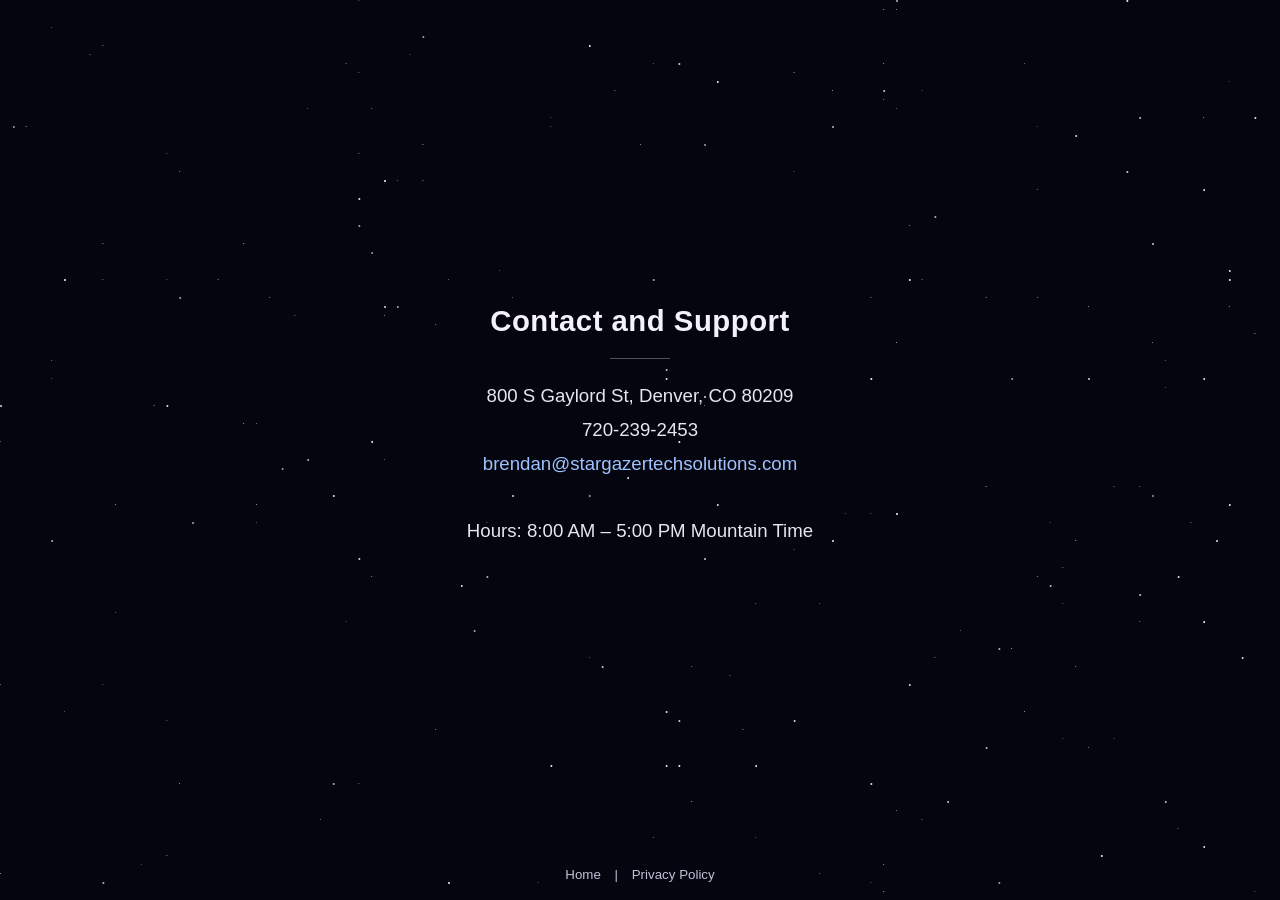
==== contact.html @ bd183d02 "Split out Contact and Privacy Policy pages, fix starfield, widen tagline - Move contact details from" ====
<!DOCTYPE html>
<html lang="en">
<head>
<meta charset="UTF-8">
<meta name="viewport" content="width=device-width, initial-scale=1.0">
<title>Contact and Support &ndash; Stargazer Technology Solutions LLC</title>
<link rel="stylesheet" href="style.css">
</head>
<body>

<div class="stars"></div>
<div class="stars2"></div>
<div class="stars3"></div>

<div class="page">
  <div class="content">
    <div class="page-title">Contact and Support</div>
    <div class="divider"></div>
    <div class="details">
      800 S Gaylord St, Denver, CO 80209<br>
      720-239-2453<br>
      <a href="mailto:brendan@stargazertechsolutions.com">brendan@stargazertechsolutions.com</a><br>
      <br>
      Hours: 8:00 AM &ndash; 5:00 PM Mountain Time
    </div>
  </div>
</div>

<div class="footer-links">
  <a href="index.html">Home</a>
  |
  <a href="privacy.html">Privacy Policy</a>
</div>

</body>
</html>
---- style.css ----
@font-face {
  font-family: 'Gellix';
  src: local('Gellix');
}

* {
  margin: 0;
  padding: 0;
  box-sizing: border-box;
}

html, body {
  height: 100%;
  background: #05050f;
  font-family: 'Gellix', -apple-system, 'Segoe UI', Helvetica, Arial, sans-serif;
  color: #f2f2f8;
}

/* Static starfield, built from three layered box-shadow dot fields. */
.stars,
.stars2,
.stars3 {
  position: fixed;
  top: 0;
  left: 0;
  width: 1px;
  height: 1px;
  border-radius: 50%;
  background: transparent;
  z-index: 0;
}

.stars {
  box-shadow:
    81vw 14vh 0 rgba(255,255,255,0.41),
    35vw 31vh 0 rgba(255,255,255,0.49),
    94vw 13vh 0 rgba(255,255,255,0.67),
    69vw 11vh 0 rgba(255,255,255,0.64),
    4vw 3vh 0 rgba(255,255,255,0.44),
    29vw 64vh 0 rgba(255,255,255,0.64),
    71vw 25vh 0 rgba(255,255,255,0.69),
    89vw 69vh 0 rgba(255,255,255,0.57),
    57vw 75vh 0 rgba(255,255,255,0.51),
    0vw 97vh 0 rgba(255,255,255,0.72),
    89vw 54vh 0 rgba(255,255,255,0.54),
    19vw 27vh 0 rgba(255,255,255,0.78),
    43vw 13vh 0 rgba(255,255,255,0.44),
    12vw 45vh 0 rgba(255,255,255,0.74),
    77vw 33vh 0 rgba(255,255,255,0.72),
    93vw 58vh 0 rgba(255,255,255,0.61),
    48vw 10vh 0 rgba(255,255,255,0.62),
    80vw 79vh 0 rgba(255,255,255,0.75),
    46vw 73vh 0 rgba(255,255,255,0.48),
    8vw 5vh 0 rgba(255,255,255,0.66),
    98vw 37vh 0 rgba(255,255,255,0.79),
    29vw 12vh 0 rgba(255,255,255,0.55),
    58vw 81vh 0 rgba(255,255,255,0.73),
    20vw 47vh 0 rgba(255,255,255,0.54),
    85vw 34vh 0 rgba(255,255,255,0.68),
    87vw 82vh 0 rgba(255,255,255,0.43),
    81vw 21vh 0 rgba(255,255,255,0.61),
    31vw 20vh 0 rgba(255,255,255,0.58),
    34vw 81vh 0 rgba(255,255,255,0.68),
    28vw 87vh 0 rgba(255,255,255,0.53),
    98vw 99vh 0 rgba(255,255,255,0.42),
    4vw 40vh 0 rgba(255,255,255,0.56),
    8vw 27vh 0 rgba(255,255,255,0.77),
    72vw 91vh 0 rgba(255,255,255,0.53),
    83vw 63vh 0 rgba(255,255,255,0.56),
    82vw 58vh 0 rgba(255,255,255,0.46),
    17vw 31vh 0 rgba(255,255,255,0.7),
    68vw 33vh 0 rgba(255,255,255,0.7),
    54vw 74vh 0 rgba(255,255,255,0.56),
    28vw 17vh 0 rgba(255,255,255,0.6),
    11vw 96vh 0 rgba(255,255,255,0.42),
    14vw 19vh 0 rgba(255,255,255,0.65),
    87vw 54vh 0 rgba(255,255,255,0.64),
    49vw 48vh 0 rgba(255,255,255,0.64),
    59vw 67vh 0 rgba(255,255,255,0.5),
    70vw 1vh 0 rgba(255,255,255,0.67),
    14vw 87vh 0 rgba(255,255,255,0.75),
    96vw 34vh 0 rgba(255,255,255,0.71),
    43vw 14vh 0 rgba(255,255,255,0.52),
    20vw 58vh 0 rgba(255,255,255,0.4),
    92vw 92vh 0 rgba(255,255,255,0.51),
    64vw 97vh 0 rgba(255,255,255,0.47),
    13vw 80vh 0 rgba(255,255,255,0.52),
    81vw 64vh 0 rgba(255,255,255,0.64),
    19vw 47vh 0 rgba(255,255,255,0.71),
    69vw 99vh 0 rgba(255,255,255,0.77),
    0vw 76vh 0 rgba(255,255,255,0.53),
    2vw 14vh 0 rgba(255,255,255,0.77),
    39vw 30vh 0 rgba(255,255,255,0.42),
    72vw 10vh 0 rgba(255,255,255,0.43),
    62vw 8vh 0 rgba(255,255,255,0.79),
    68vw 98vh 0 rgba(255,255,255,0.45),
    84vw 60vh 0 rgba(255,255,255,0.78),
    21vw 33vh 0 rgba(255,255,255,0.61),
    77vw 54vh 0 rgba(255,255,255,0.79),
    69vw 96vh 0 rgba(255,255,255,0.69),
    25vw 91vh 0 rgba(255,255,255,0.52),
    85vw 83vh 0 rgba(255,255,255,0.55),
    66vw 57vh 0 rgba(255,255,255,0.45),
    28vw 8vh 0 rgba(255,255,255,0.54),
    75vw 70vh 0 rgba(255,255,255,0.49),
    28vw 0vh 0 rgba(255,255,255,0.43),
    80vw 7vh 0 rgba(255,255,255,0.49),
    4vw 42vh 0 rgba(255,255,255,0.43),
    30vw 35vh 0 rgba(255,255,255,0.67),
    27vw 69vh 0 rgba(255,255,255,0.45),
    73vw 73vh 0 rgba(255,255,255,0.59),
    100vw 60vh 0 rgba(255,255,255,0.72),
    24vw 12vh 0 rgba(255,255,255,0.44),
    55vw 45vh 0 rgba(255,255,255,0.57),
    59vw 93vh 0 rgba(255,255,255,0.42),
    83vw 82vh 0 rgba(255,255,255,0.44),
    51vw 93vh 0 rgba(255,255,255,0.54),
    13vw 31vh 0 rgba(255,255,255,0.48),
    68vw 57vh 0 rgba(255,255,255,0.46),
    23vw 35vh 0 rgba(255,255,255,0.59),
    9vw 56vh 0 rgba(255,255,255,0.72),
    70vw 12vh 0 rgba(255,255,255,0.42),
    69vw 1vh 0 rgba(255,255,255,0.79),
    96vw 30vh 0 rgba(255,255,255,0.47),
    62vw 61vh 0 rgba(255,255,255,0.49),
    51vw 7vh 0 rgba(255,255,255,0.47),
    0vw 49vh 0 rgba(255,255,255,0.51),
    100vw 100vh 0 rgba(255,255,255,0.58),
    54vw 89vh 0 rgba(255,255,255,0.78),
    100vw 71vh 0 rgba(255,255,255,0.66),
    62vw 19vh 0 rgba(255,255,255,0.48),
    27vw 7vh 0 rgba(255,255,255,0.63),
    69vw 7vh 0 rgba(255,255,255,0.7),
    7vw 6vh 0 rgba(255,255,255,0.63),
    64vw 67vh 0 rgba(255,255,255,0.46),
    65vw 10vh 0 rgba(255,255,255,0.74),
    8vw 76vh 0 rgba(255,255,255,0.43),
    30vw 51vh 0 rgba(255,255,255,0.45),
    72vw 31vh 0 rgba(255,255,255,0.63),
    5vw 79vh 0 rgba(255,255,255,0.43),
    84vw 74vh 0 rgba(255,255,255,0.63),
    40vw 33vh 0 rgba(255,255,255,0.48),
    91vw 40vh 0 rgba(255,255,255,0.5),
    50vw 16vh 0 rgba(255,255,255,0.67),
    38vw 58vh 0 rgba(255,255,255,0.53),
    96vw 9vh 0 rgba(255,255,255,0.4),
    79vw 72vh 0 rgba(255,255,255,0.8),
    9vw 68vh 0 rgba(255,255,255,0.49),
    33vw 16vh 0 rgba(255,255,255,0.77),
    8vw 31vh 0 rgba(255,255,255,0.55),
    20vw 56vh 0 rgba(255,255,255,0.73),
    90vw 38vh 0 rgba(255,255,255,0.64),
    83vw 67vh 0 rgba(255,255,255,0.4),
    70vw 38vh 0 rgba(255,255,255,0.77),
    13vw 17vh 0 rgba(255,255,255,0.51),
    13vw 95vh 0 rgba(255,255,255,0.62),
    34vw 36vh 0 rgba(255,255,255,0.64),
    91vw 43vh 0 rgba(255,255,255,0.48),
    81vw 33vh 0 rgba(255,255,255,0.6),
    32vw 6vh 0 rgba(255,255,255,0.44),
    54vw 35vh 0 rgba(255,255,255,0.42),
    42vw 98vh 0 rgba(255,255,255,0.45),
    33vw 20vh 0 rgba(255,255,255,0.7),
    70vw 90vh 0 rgba(255,255,255,0.57);
}

.stars2 {
  box-shadow:
    1vw 14vh 0 rgba(255,255,255,0.63),
    88vw 19vh 0 rgba(255,255,255,0.82),
    47vw 74vh 0 rgba(255,255,255,0.82),
    55vw 16vh 0 rgba(255,255,255,0.62),
    46vw 5vh 0 rgba(255,255,255,0.96),
    26vw 87vh 0 rgba(255,255,255,0.7),
    13vw 45vh 0 rgba(255,255,255,0.91),
    52vw 79vh 0 rgba(255,255,255,0.9),
    30vw 20vh 0 rgba(255,255,255,0.99),
    22vw 52vh 0 rgba(255,255,255,0.61),
    94vw 42vh 0 rgba(255,255,255,0.91),
    52vw 85vh 0 rgba(255,255,255,0.95),
    31vw 34vh 0 rgba(255,255,255,0.66),
    89vw 13vh 0 rgba(255,255,255,0.75),
    4vw 60vh 0 rgba(255,255,255,0.69),
    58vw 44vh 0 rgba(255,255,255,0.72),
    29vw 28vh 0 rgba(255,255,255,0.61),
    24vw 51vh 0 rgba(255,255,255,0.73),
    8vw 98vh 0 rgba(255,255,255,0.71),
    82vw 65vh 0 rgba(255,255,255,0.76),
    68vw 42vh 0 rgba(255,255,255,0.98),
    14vw 33vh 0 rgba(255,255,255,0.67),
    33vw 4vh 0 rgba(255,255,255,0.64),
    55vw 44vh 0 rgba(255,255,255,0.89),
    40vw 55vh 0 rgba(255,255,255,0.84),
    65vw 14vh 0 rgba(255,255,255,0.75),
    73vw 24vh 0 rgba(255,255,255,0.7),
    90vw 55vh 0 rgba(255,255,255,0.6),
    68vw 87vh 0 rgba(255,255,255,0.89),
    94vw 94vh 0 rgba(255,255,255,0.87),
    46vw 55vh 0 rgba(255,255,255,0.63),
    85vw 42vh 0 rgba(255,255,255,0.85),
    84vw 15vh 0 rgba(255,255,255,0.89),
    38vw 64vh 0 rgba(255,255,255,0.72),
    52vw 41vh 0 rgba(255,255,255,0.76),
    37vw 70vh 0 rgba(255,255,255,0.65),
    53vw 85vh 0 rgba(255,255,255,0.98),
    86vw 95vh 0 rgba(255,255,255,0.96),
    78vw 72vh 0 rgba(255,255,255,0.72),
    70vw 0vh 0 rgba(255,255,255,0.72),
    26vw 55vh 0 rgba(255,255,255,0.91),
    77vw 83vh 0 rgba(255,255,255,0.73),
    56vw 56vh 0 rgba(255,255,255,0.87),
    65vw 60vh 0 rgba(255,255,255,0.92),
    94vw 21vh 0 rgba(255,255,255,0.86),
    36vw 65vh 0 rgba(255,255,255,0.87),
    79vw 42vh 0 rgba(255,255,255,0.64),
    96vw 30vh 0 rgba(255,255,255,0.87),
    28vw 25vh 0 rgba(255,255,255,0.66),
    5vw 31vh 0 rgba(255,255,255,0.99),
    78vw 98vh 0 rgba(255,255,255,0.63),
    53vw 80vh 0 rgba(255,255,255,0.83),
    91vw 89vh 0 rgba(255,255,255,0.75),
    51vw 31vh 0 rgba(255,255,255,0.66),
    88vw 0vh 0 rgba(255,255,255,0.96),
    98vw 13vh 0 rgba(255,255,255,0.91),
    28vw 22vh 0 rgba(255,255,255,0.92),
    89vw 66vh 0 rgba(255,255,255,0.79),
    71vw 31vh 0 rgba(255,255,255,0.97),
    15vw 58vh 0 rgba(255,255,255,0.65);
}

.stars3 {
  box-shadow:
    59vw 85vh 0 rgba(255,255,255,0.91),
    71vw 76vh 0 rgba(255,255,255,0.86),
    96vw 56vh 0 rgba(255,255,255,0.92),
    92vw 64vh 0 rgba(255,255,255,0.89),
    70vw 57vh 0 rgba(255,255,255,0.98),
    95vw 60vh 0 rgba(255,255,255,0.89),
    96vw 31vh 0 rgba(255,255,255,0.97),
    35vw 98vh 0 rgba(255,255,255,0.96),
    62vw 80vh 0 rgba(255,255,255,0.85),
    56vw 9vh 0 rgba(255,255,255,0.94),
    30vw 34vh 0 rgba(255,255,255,0.87),
    69vw 10vh 0 rgba(255,255,255,0.83),
    29vw 49vh 0 rgba(255,255,255,0.94),
    90vw 27vh 0 rgba(255,255,255,0.81),
    52vw 42vh 0 rgba(255,255,255,0.91),
    53vw 7vh 0 rgba(255,255,255,0.84),
    53vw 49vh 0 rgba(255,255,255,0.98),
    74vw 89vh 0 rgba(255,255,255,0.8),
    97vw 73vh 0 rgba(255,255,255,0.88),
    0vw 45vh 0 rgba(255,255,255,0.86),
    49vw 53vh 0 rgba(255,255,255,0.91),
    94vw 69vh 0 rgba(255,255,255,0.96),
    28vw 62vh 0 rgba(255,255,255,0.84),
    55vw 62vh 0 rgba(255,255,255,0.81),
    43vw 85vh 0 rgba(255,255,255,0.94);
}

.stars2 { width: 2px; height: 2px; }
.stars3 { width: 2px; height: 2px; }

.page {
  position: relative;
  z-index: 1;
  min-height: 100vh;
  display: flex;
  align-items: center;
  justify-content: center;
  text-align: center;
  padding: 24px;
  padding-bottom: 72px;
}

.content {
  max-width: 900px;
}

.business-name {
  font-size: 22pt;
  font-weight: 700;
  letter-spacing: 0.5px;
  margin-bottom: 18px;
}

.page-title {
  font-size: 22pt;
  font-weight: 700;
  letter-spacing: 0.5px;
  margin-bottom: 18px;
}

.tagline {
  font-size: 14pt;
  font-style: italic;
  color: #cfd2e8;
  margin-bottom: 32px;
  line-height: 1.5;
  white-space: nowrap;
}

.details, .body-text {
  font-size: 14pt;
  line-height: 1.8;
  color: #e6e6f0;
}

.details a, .body-text a {
  color: #9fc2ff;
  text-decoration: none;
}

.details a:hover, .body-text a:hover {
  text-decoration: underline;
}

.divider {
  width: 60px;
  height: 1px;
  background: rgba(255, 255, 255, 0.3);
  margin: 20px auto;
}

.footer-links {
  position: fixed;
  z-index: 1;
  bottom: 18px;
  left: 0;
  width: 100%;
  text-align: center;
  font-size: 10pt;
  color: #bfc2d6;
}

.footer-links a {
  color: #bfc2d6;
  text-decoration: none;
  margin: 0 10px;
}

.footer-links a:hover {
  color: #9fc2ff;
  text-decoration: underline;
}

@media (max-width: 480px) {
  .tagline {
    white-space: normal;
  }
}
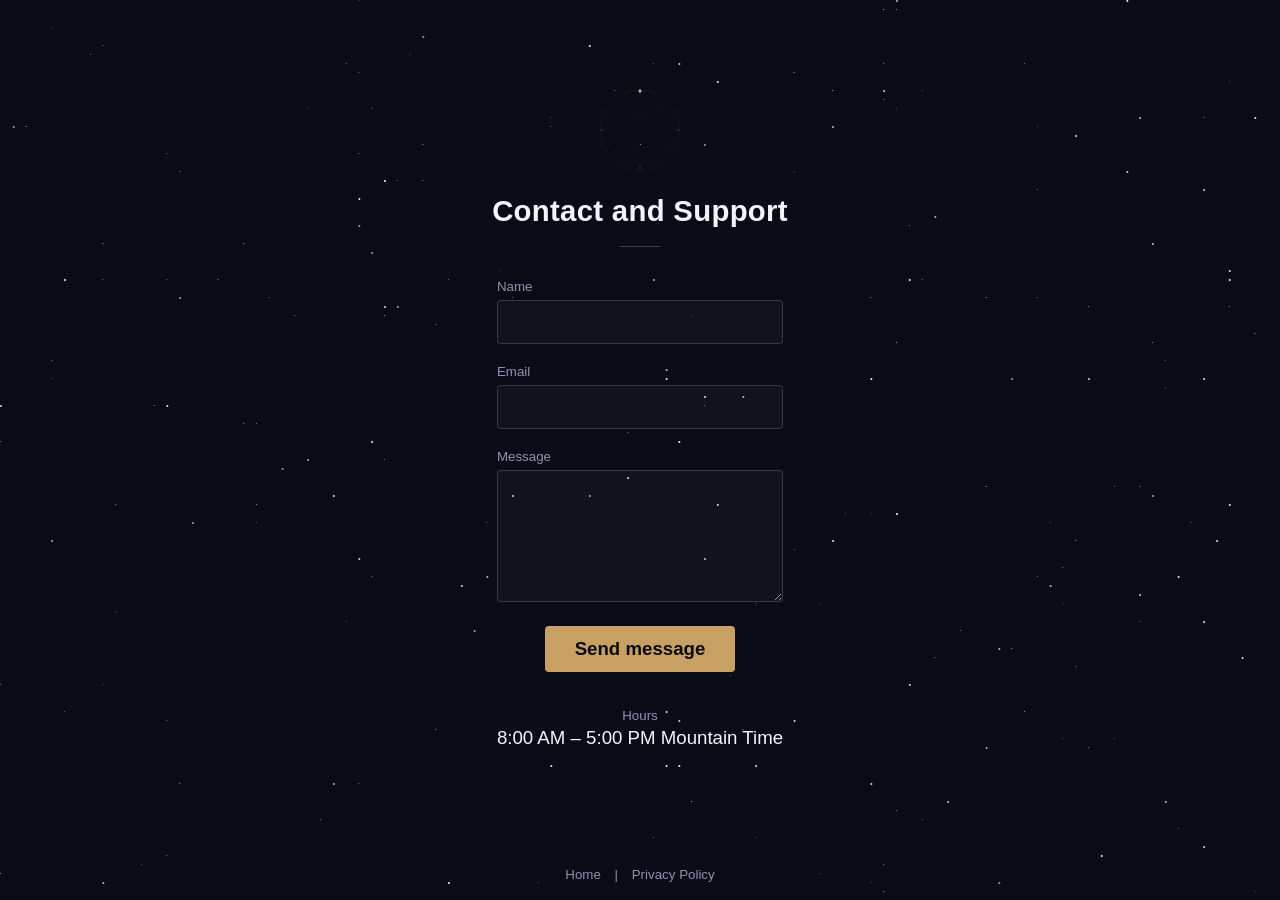
==== commit bacb4013: "Redesign site with astrolabe emblem; replace contact details with a support form - Visual refresh us" ====
--- a/contact.html
+++ b/contact.html
@@ -3,6 +3,7 @@
 <head>
 <meta charset="UTF-8">
 <meta name="viewport" content="width=device-width, initial-scale=1.0">
+<meta name="description" content="Send a support request to Stargazer Technology Solutions LLC.">
 <title>Contact and Support &ndash; Stargazer Technology Solutions LLC</title>
 <link rel="stylesheet" href="style.css">
 </head>
@@ -13,16 +14,54 @@
 <div class="stars3"></div>
 
 <div class="page">
-  <div class="content">
-    <div class="page-title">Contact and Support</div>
-    <div class="divider"></div>
-    <div class="details">
-      800 S Gaylord St, Denver, CO 80209<br>
-      720-239-2453<br>
-      <a href="mailto:brendan@stargazertechsolutions.com">brendan@stargazertechsolutions.com</a><br>
-      <br>
-      Hours: 8:00 AM &ndash; 5:00 PM Mountain Time
-    </div>
+  <div class="page-head">
+    <svg class="emblem emblem--mark" viewBox="0 0 400 400" aria-hidden="true" focusable="false">
+      <ellipse cx="200" cy="200" rx="190" ry="68" transform="rotate(-18 200 200)" class="emblem-orbit" />
+      <circle cx="200" cy="200" r="190" class="emblem-ring-outer" />
+      <circle cx="200" cy="200" r="163" class="emblem-ring-inner" />
+      <g class="emblem-ticks-major">
+        <line x1="200" y1="10" x2="200" y2="30" />
+        <line x1="200" y1="10" x2="200" y2="30" transform="rotate(90 200 200)" />
+        <line x1="200" y1="10" x2="200" y2="30" transform="rotate(180 200 200)" />
+        <line x1="200" y1="10" x2="200" y2="30" transform="rotate(270 200 200)" />
+      </g>
+      <path class="emblem-spark" d="M200,2 C202,10 204,12 212,14 C204,16 202,18 200,26 C198,18 196,16 188,14 C196,12 198,10 200,2 Z" />
+    </svg>
+    <h1 class="page-title">Contact and Support</h1>
+    <div class="rule"></div>
+  </div>
+
+  <div class="page-body">
+    <form class="support-form" action="https://formsubmit.co/brendan@stargazertechsolutions.com" method="POST">
+      <input type="hidden" name="_subject" value="New support request — Stargazer Technology Solutions">
+      <input type="hidden" name="_template" value="table">
+      <input type="hidden" name="_captcha" value="true">
+      <input type="text" name="_honey" class="hp-field" tabindex="-1" autocomplete="off" aria-hidden="true">
+
+      <div class="form-field">
+        <label for="name">Name</label>
+        <input type="text" id="name" name="name" required>
+      </div>
+
+      <div class="form-field">
+        <label for="email">Email</label>
+        <input type="email" id="email" name="email" required>
+      </div>
+
+      <div class="form-field">
+        <label for="message">Message</label>
+        <textarea id="message" name="message" rows="5" required></textarea>
+      </div>
+
+      <button type="submit" class="form-submit">Send message</button>
+    </form>
+
+    <dl class="field-list field-list--footnote">
+      <div class="field">
+        <dt>Hours</dt>
+        <dd>8:00 AM &ndash; 5:00 PM Mountain Time</dd>
+      </div>
+    </dl>
   </div>
 </div>
 
--- a/style.css
+++ b/style.css
@@ -1,6 +1,15 @@
 @font-face {
   font-family: 'Gellix';
   src: local('Gellix');
+}
+
+:root {
+  --bg: #090c16;
+  --text: #f3f4f9;
+  --muted: #8c93ad;
+  --accent: #c9a063;
+  --accent-bright: #e3c285;
+  --rule: rgba(201, 160, 99, 0.35);
 }
 
 * {
@@ -9,14 +18,29 @@
   box-sizing: border-box;
 }
 
+html {
+  overflow-x: hidden;
+}
+
 html, body {
   height: 100%;
-  background: #05050f;
+  background: var(--bg);
   font-family: 'Gellix', -apple-system, 'Segoe UI', Helvetica, Arial, sans-serif;
-  color: #f2f2f8;
-}
-
-/* Static starfield, built from three layered box-shadow dot fields. */
+  color: var(--text);
+}
+
+a {
+  color: var(--accent-bright);
+}
+
+a:focus-visible,
+button:focus-visible {
+  outline: 1px solid var(--accent-bright);
+  outline-offset: 3px;
+}
+
+/* ---------- Starfield (static box-shadow dot field) ---------- */
+
 .stars,
 .stars2,
 .stars3 {
@@ -29,6 +53,9 @@
   background: transparent;
   z-index: 0;
 }
+
+.stars2 { width: 2px; height: 2px; }
+.stars3 { width: 2px; height: 2px; }
 
 .stars {
   box-shadow:
@@ -257,69 +284,267 @@
     43vw 85vh 0 rgba(255,255,255,0.94);
 }
 
-.stars2 { width: 2px; height: 2px; }
-.stars3 { width: 2px; height: 2px; }
-
-.page {
+/* ---------- Astrolabe emblem ---------- */
+
+.emblem {
+  display: block;
+  overflow: visible;
+}
+
+.emblem-ring-outer {
+  fill: none;
+  stroke: var(--accent);
+  stroke-opacity: 0.32;
+  stroke-width: 1;
+}
+
+.emblem-ring-inner {
+  fill: none;
+  stroke: var(--accent);
+  stroke-opacity: 0.18;
+  stroke-width: 1;
+}
+
+.emblem-orbit {
+  fill: none;
+  stroke: #ffffff;
+  stroke-opacity: 0.07;
+  stroke-width: 1;
+}
+
+.emblem-ticks-minor line {
+  stroke: #ffffff;
+  stroke-opacity: 0.28;
+  stroke-width: 1.5;
+}
+
+.emblem-ticks-major line {
+  stroke: var(--accent);
+  stroke-opacity: 0.65;
+  stroke-width: 2;
+}
+
+.emblem-spark {
+  fill: var(--accent-bright);
+}
+
+/* ---------- Home page hero ---------- */
+
+.hero {
   position: relative;
   z-index: 1;
   min-height: 100vh;
   display: flex;
   align-items: center;
   justify-content: center;
+  padding: 24px;
+  padding-bottom: 88px;
+}
+
+.emblem--hero {
+  position: absolute;
+  top: 50%;
+  left: 50%;
+  z-index: 0;
+  width: min(74vmin, 560px);
+  height: min(74vmin, 560px);
+  transform: translate(-50%, -50%);
+  pointer-events: none;
+  animation: emblem-reveal 1100ms ease-out both;
+}
+
+.hero-content {
+  position: relative;
+  z-index: 1;
+  max-width: 640px;
   text-align: center;
-  padding: 24px;
-  padding-bottom: 72px;
-}
-
-.content {
-  max-width: 900px;
+  animation: content-reveal 900ms ease-out 150ms both;
 }
 
 .business-name {
   font-size: 22pt;
   font-weight: 700;
-  letter-spacing: 0.5px;
-  margin-bottom: 18px;
+  letter-spacing: 0.3px;
+  margin-bottom: 16px;
+}
+
+.tagline {
+  font-size: 14pt;
+  font-style: italic;
+  font-weight: 400;
+  color: var(--muted);
+  line-height: 1.5;
+  white-space: nowrap;
+}
+
+/* ---------- Contact / Privacy pages ---------- */
+
+.page {
+  position: relative;
+  z-index: 1;
+  min-height: 100vh;
+  display: flex;
+  flex-direction: column;
+  align-items: center;
+  justify-content: center;
+  text-align: center;
+  padding: 24px;
+  padding-bottom: 88px;
+}
+
+.page-head {
+  animation: content-reveal 700ms ease-out both;
+}
+
+.emblem--mark {
+  width: 84px;
+  height: 84px;
+  margin: 0 auto 22px;
 }
 
 .page-title {
   font-size: 22pt;
   font-weight: 700;
-  letter-spacing: 0.5px;
+  letter-spacing: 0.3px;
   margin-bottom: 18px;
 }
 
-.tagline {
-  font-size: 14pt;
-  font-style: italic;
-  color: #cfd2e8;
-  margin-bottom: 32px;
-  line-height: 1.5;
-  white-space: nowrap;
-}
-
-.details, .body-text {
+.rule {
+  width: 40px;
+  height: 1px;
+  background: var(--rule);
+  margin: 0 auto 32px;
+}
+
+.page-body {
+  animation: content-reveal 700ms ease-out 100ms both;
+}
+
+.body-text {
   font-size: 14pt;
   line-height: 1.8;
-  color: #e6e6f0;
-}
-
-.details a, .body-text a {
-  color: #9fc2ff;
+  color: var(--text);
+}
+
+.field-list {
+  display: flex;
+  flex-direction: column;
+  align-items: center;
+  gap: 22px;
+}
+
+.field-list--footnote {
+  margin-top: 36px;
+}
+
+.field dt {
+  font-size: 10pt;
+  font-weight: 500;
+  color: var(--muted);
+  margin-bottom: 4px;
+}
+
+.field dd {
+  font-size: 14pt;
+  color: var(--text);
+  font-variant-numeric: tabular-nums;
+}
+
+.field dd a {
   text-decoration: none;
 }
 
-.details a:hover, .body-text a:hover {
+.field dd a:hover,
+.field dd a:focus-visible {
   text-decoration: underline;
 }
 
-.divider {
-  width: 60px;
+/* ---------- Support form ---------- */
+
+.support-form {
+  display: flex;
+  flex-direction: column;
+  gap: 20px;
+  width: 100%;
+  max-width: 420px;
+  margin: 0 auto;
+  text-align: left;
+}
+
+.hp-field {
+  position: absolute;
+  left: -10000px;
+  width: 1px;
   height: 1px;
-  background: rgba(255, 255, 255, 0.3);
-  margin: 20px auto;
-}
+  overflow: hidden;
+}
+
+.form-field {
+  display: flex;
+  flex-direction: column;
+  gap: 6px;
+}
+
+.form-field label {
+  font-size: 10pt;
+  font-weight: 500;
+  color: var(--muted);
+}
+
+.form-field input,
+.form-field textarea {
+  font-family: inherit;
+  font-size: 14pt;
+  color: var(--text);
+  background: rgba(255, 255, 255, 0.03);
+  border: 1px solid rgba(255, 255, 255, 0.16);
+  border-radius: 4px;
+  padding: 10px 12px;
+}
+
+.form-field textarea {
+  resize: vertical;
+  min-height: 120px;
+}
+
+.form-field input:focus,
+.form-field textarea:focus {
+  outline: none;
+  border-color: var(--accent);
+  background: rgba(255, 255, 255, 0.05);
+}
+
+.form-field input:focus-visible,
+.form-field textarea:focus-visible {
+  outline: 1px solid var(--accent-bright);
+  outline-offset: 2px;
+}
+
+.form-submit {
+  align-self: center;
+  margin-top: 4px;
+  font-family: inherit;
+  font-size: 14pt;
+  font-weight: 700;
+  color: var(--bg);
+  background: var(--accent);
+  border: none;
+  border-radius: 4px;
+  padding: 12px 30px;
+  cursor: pointer;
+  transition: background 150ms ease;
+}
+
+.form-submit:hover {
+  background: var(--accent-bright);
+}
+
+.form-submit:focus-visible {
+  outline: 1px solid var(--accent-bright);
+  outline-offset: 3px;
+}
+
+/* ---------- Footer nav ---------- */
 
 .footer-links {
   position: fixed;
@@ -329,22 +554,47 @@
   width: 100%;
   text-align: center;
   font-size: 10pt;
-  color: #bfc2d6;
+  color: var(--muted);
 }
 
 .footer-links a {
-  color: #bfc2d6;
+  color: var(--muted);
   text-decoration: none;
   margin: 0 10px;
 }
 
-.footer-links a:hover {
-  color: #9fc2ff;
+.footer-links a:hover,
+.footer-links a:focus-visible {
+  color: var(--accent-bright);
   text-decoration: underline;
+}
+
+/* ---------- Motion ---------- */
+
+@keyframes emblem-reveal {
+  from { opacity: 0; transform: translate(-50%, -50%) scale(0.96); }
+  to   { opacity: 1; transform: translate(-50%, -50%) scale(1); }
+}
+
+@keyframes content-reveal {
+  from { opacity: 0; transform: translateY(6px); }
+  to   { opacity: 1; transform: translateY(0); }
+}
+
+@media (prefers-reduced-motion: reduce) {
+  * {
+    animation: none !important;
+    transition: none !important;
+  }
 }
 
 @media (max-width: 480px) {
   .tagline {
     white-space: normal;
   }
-}
+
+  .emblem--hero {
+    width: min(84vmin, 420px);
+    height: min(84vmin, 420px);
+  }
+}
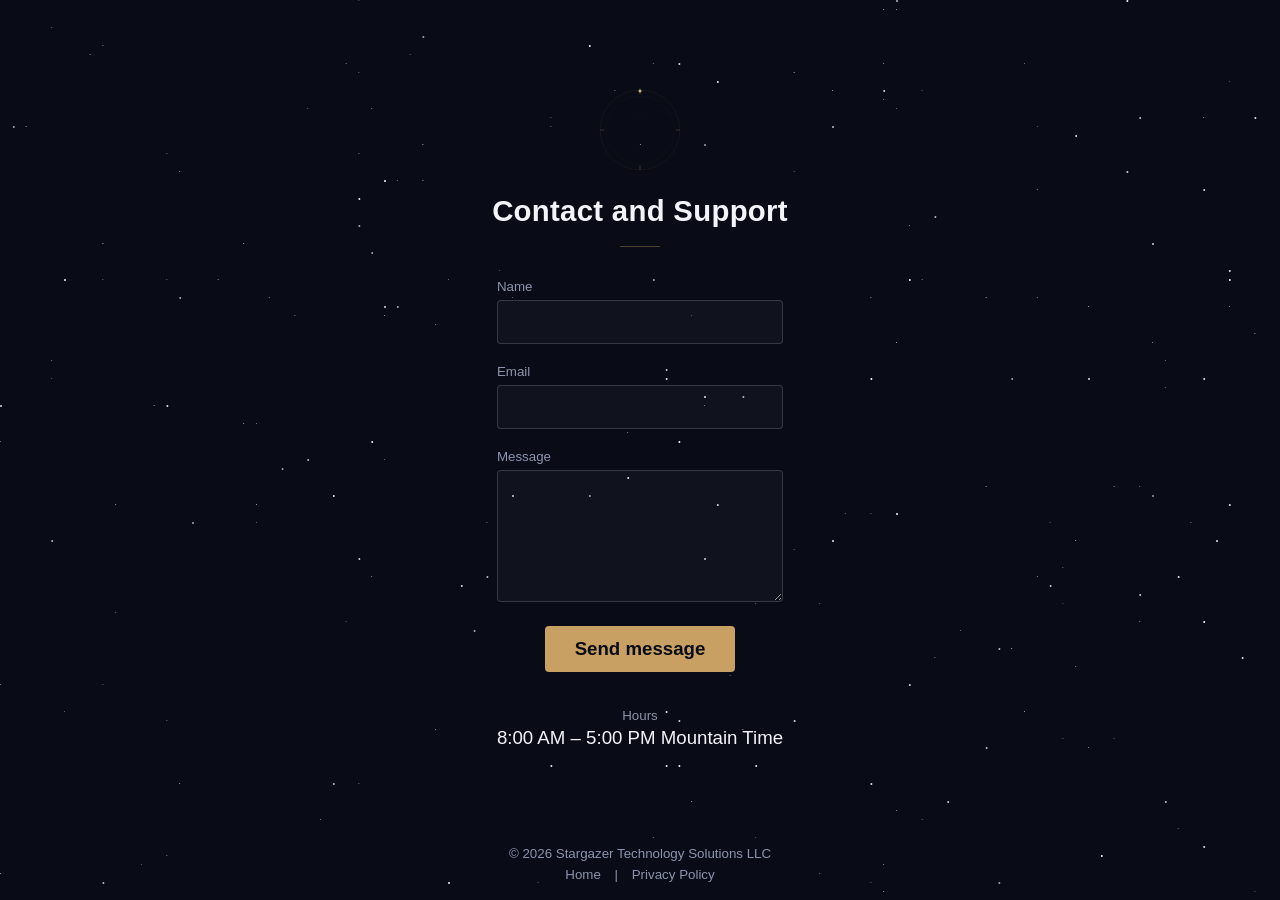
==== commit 5eb6364c: "Add copyright notice to footer, shorten homepage business name - Add "© 2026 Stargazer Technology So" ====
--- a/contact.html
+++ b/contact.html
@@ -65,11 +65,14 @@
   </div>
 </div>
 
-<div class="footer-links">
-  <a href="index.html">Home</a>
-  |
-  <a href="privacy.html">Privacy Policy</a>
-</div>
+<footer class="site-footer">
+  <p class="footer-copyright">&copy; 2026 Stargazer Technology Solutions LLC</p>
+  <nav class="footer-links">
+    <a href="index.html">Home</a>
+    |
+    <a href="privacy.html">Privacy Policy</a>
+  </nav>
+</footer>
 
 </body>
 </html>
--- a/style.css
+++ b/style.css
@@ -546,7 +546,7 @@
 
 /* ---------- Footer nav ---------- */
 
-.footer-links {
+.site-footer {
   position: fixed;
   z-index: 1;
   bottom: 18px;
@@ -557,6 +557,10 @@
   color: var(--muted);
 }
 
+.footer-copyright {
+  margin-bottom: 6px;
+}
+
 .footer-links a {
   color: var(--muted);
   text-decoration: none;
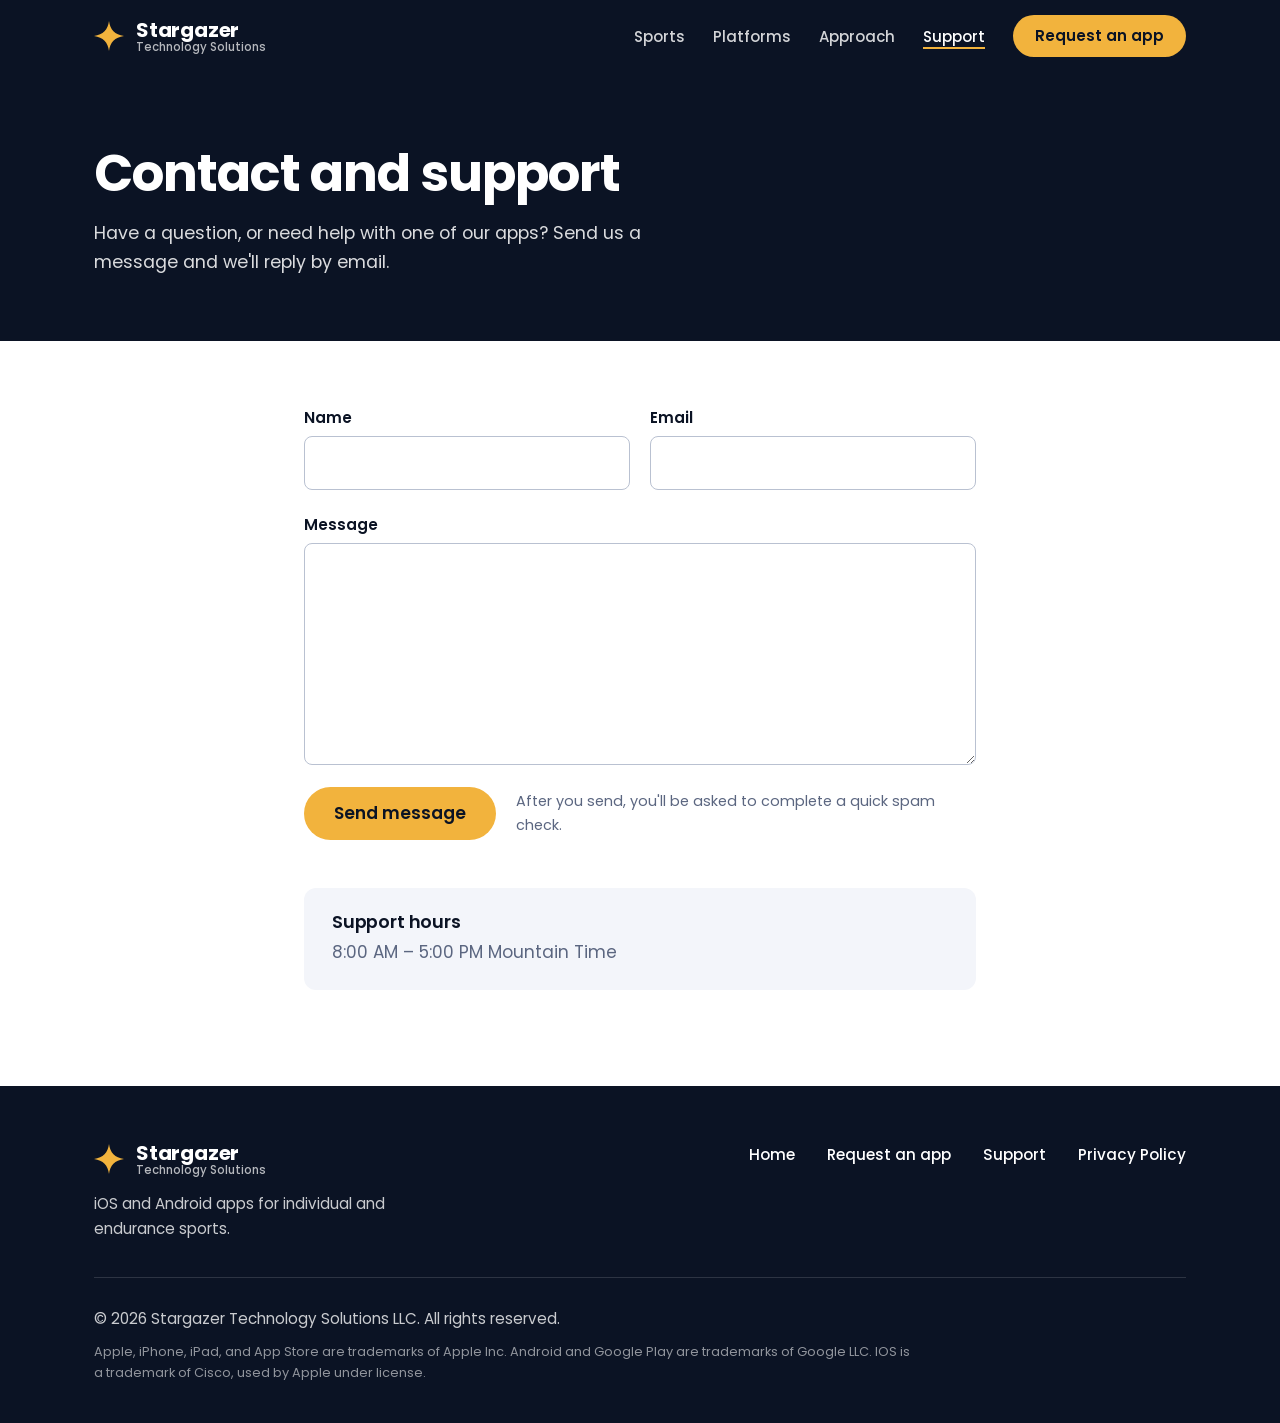
==== commit 1f29f862: "Rebuild site as a full company site for endurance-sports app development - New home page: hero, the " ====
--- a/contact.html
+++ b/contact.html
@@ -3,75 +3,111 @@
 <head>
 <meta charset="UTF-8">
 <meta name="viewport" content="width=device-width, initial-scale=1.0">
-<meta name="description" content="Send a support request to Stargazer Technology Solutions LLC.">
-<title>Contact and Support &ndash; Stargazer Technology Solutions LLC</title>
+<title>Contact and support | Stargazer Technology Solutions</title>
+<meta name="description" content="Contact Stargazer Technology Solutions LLC for questions and app support.">
+<meta name="theme-color" content="#0b1324">
+<link rel="icon" href="favicon.svg" type="image/svg+xml">
 <link rel="stylesheet" href="style.css">
 </head>
 <body>
 
-<div class="stars"></div>
-<div class="stars2"></div>
-<div class="stars3"></div>
+<a class="skip-link" href="#main">Skip to content</a>
 
-<div class="page">
-  <div class="page-head">
-    <svg class="emblem emblem--mark" viewBox="0 0 400 400" aria-hidden="true" focusable="false">
-      <ellipse cx="200" cy="200" rx="190" ry="68" transform="rotate(-18 200 200)" class="emblem-orbit" />
-      <circle cx="200" cy="200" r="190" class="emblem-ring-outer" />
-      <circle cx="200" cy="200" r="163" class="emblem-ring-inner" />
-      <g class="emblem-ticks-major">
-        <line x1="200" y1="10" x2="200" y2="30" />
-        <line x1="200" y1="10" x2="200" y2="30" transform="rotate(90 200 200)" />
-        <line x1="200" y1="10" x2="200" y2="30" transform="rotate(180 200 200)" />
-        <line x1="200" y1="10" x2="200" y2="30" transform="rotate(270 200 200)" />
-      </g>
-      <path class="emblem-spark" d="M200,2 C202,10 204,12 212,14 C204,16 202,18 200,26 C198,18 196,16 188,14 C196,12 198,10 200,2 Z" />
-    </svg>
-    <h1 class="page-title">Contact and Support</h1>
-    <div class="rule"></div>
+<header class="site-header">
+  <div class="container header-inner">
+    <a class="brand" href="index.html" aria-label="Stargazer Technology Solutions home">
+      <svg class="brand-mark" viewBox="4 4 24 24" aria-hidden="true" focusable="false"><path d="M16 4c.9 7 4.6 10.900 12 12-7.400 1.100-11.100 5-12 12-.9-7-4.600-10.900-12-12 7.400-1.100 11.100-5 12-12z"/></svg>
+      <span class="brand-text">
+        <span class="brand-name">Stargazer</span>
+        <span class="brand-sub">Technology Solutions</span>
+      </span>
+    </a>
+    <nav class="site-nav" aria-label="Main">
+      <ul class="nav-links">
+        <li><a href="index.html#sports">Sports</a></li>
+        <li><a href="index.html#platforms">Platforms</a></li>
+        <li><a href="index.html#approach">Approach</a></li>
+        <li><a href="contact.html" aria-current="page">Support</a></li>
+      </ul>
+      <a class="btn btn-primary btn-small" href="request.html">Request an app</a>
+    </nav>
   </div>
+</header>
 
-  <div class="page-body">
-    <form class="support-form" action="https://formsubmit.co/brendan@stargazertechsolutions.com" method="POST">
-      <input type="hidden" name="_subject" value="New support request — Stargazer Technology Solutions">
-      <input type="hidden" name="_template" value="table">
-      <input type="hidden" name="_captcha" value="true">
-      <input type="text" name="_honey" class="hp-field" tabindex="-1" autocomplete="off" aria-hidden="true">
+<main id="main">
 
-      <div class="form-field">
-        <label for="name">Name</label>
-        <input type="text" id="name" name="name" required>
+  <section class="page-hero">
+    <div class="container">
+      <h1>Contact and support</h1>
+      <p>Have a question, or need help with one of our apps? Send us a message and we'll reply by email.</p>
+    </div>
+  </section>
+
+  <section class="page-main">
+    <div class="container narrow">
+      <form class="form" action="https://formsubmit.co/brendan@stargazertechsolutions.com" method="POST">
+        <input type="hidden" name="_subject" value="New support request — Stargazer Technology Solutions">
+        <input type="hidden" name="_template" value="table">
+        <input type="hidden" name="_captcha" value="true">
+        <input type="text" name="_honey" class="hp-field" tabindex="-1" autocomplete="off" aria-hidden="true">
+
+        <div class="form-field">
+          <label for="name">Name</label>
+          <input type="text" id="name" name="name" autocomplete="name" required>
+        </div>
+
+        <div class="form-field">
+          <label for="email">Email</label>
+          <input type="email" id="email" name="email" autocomplete="email" required>
+        </div>
+
+        <div class="form-field form-field-full">
+          <label for="message">Message</label>
+          <textarea id="message" name="message" rows="7" required></textarea>
+        </div>
+
+        <div class="form-actions">
+          <button type="submit" class="btn btn-primary">Send message</button>
+          <p class="form-note">After you send, you'll be asked to complete a quick spam check.</p>
+        </div>
+      </form>
+
+      <div class="info-box">
+        <h2>Support hours</h2>
+        <p>8:00 AM &ndash; 5:00 PM Mountain Time</p>
       </div>
+    </div>
+  </section>
 
-      <div class="form-field">
-        <label for="email">Email</label>
-        <input type="email" id="email" name="email" required>
-      </div>
-
-      <div class="form-field">
-        <label for="message">Message</label>
-        <textarea id="message" name="message" rows="5" required></textarea>
-      </div>
-
-      <button type="submit" class="form-submit">Send message</button>
-    </form>
-
-    <dl class="field-list field-list--footnote">
-      <div class="field">
-        <dt>Hours</dt>
-        <dd>8:00 AM &ndash; 5:00 PM Mountain Time</dd>
-      </div>
-    </dl>
-  </div>
-</div>
+</main>
 
 <footer class="site-footer">
-  <p class="footer-copyright">&copy; 2026 Stargazer Technology Solutions LLC</p>
-  <nav class="footer-links">
-    <a href="index.html">Home</a>
-    |
-    <a href="privacy.html">Privacy Policy</a>
-  </nav>
+  <div class="container">
+    <div class="footer-top">
+      <div class="footer-about">
+        <a class="brand" href="index.html" aria-label="Stargazer Technology Solutions home">
+          <svg class="brand-mark" viewBox="4 4 24 24" aria-hidden="true" focusable="false"><path d="M16 4c.9 7 4.6 10.900 12 12-7.400 1.100-11.100 5-12 12-.9-7-4.600-10.900-12-12 7.400-1.100 11.100-5 12-12z"/></svg>
+          <span class="brand-text">
+            <span class="brand-name">Stargazer</span>
+            <span class="brand-sub">Technology Solutions</span>
+          </span>
+        </a>
+        <p>iOS and Android apps for individual and endurance sports.</p>
+      </div>
+      <nav aria-label="Footer">
+        <ul class="footer-links">
+          <li><a href="index.html">Home</a></li>
+          <li><a href="request.html">Request an app</a></li>
+          <li><a href="contact.html">Support</a></li>
+          <li><a href="privacy.html">Privacy Policy</a></li>
+        </ul>
+      </nav>
+    </div>
+    <div class="footer-bottom">
+      <p>&copy; 2026 Stargazer Technology Solutions LLC. All rights reserved.</p>
+      <p class="footer-legal">Apple, iPhone, iPad, and App Store are trademarks of Apple Inc. Android and Google Play are trademarks of Google LLC. IOS is a trademark of Cisco, used by Apple under license.</p>
+    </div>
+  </div>
 </footer>
 
 </body>
--- a/style.css
+++ b/style.css
@@ -1,474 +1,611 @@
 @font-face {
-  font-family: 'Gellix';
-  src: local('Gellix');
+  font-family: 'Poppins';
+  src: url('fonts/Poppins-Regular.ttf') format('truetype');
+  font-weight: 400;
+  font-display: swap;
+}
+
+@font-face {
+  font-family: 'Poppins';
+  src: url('fonts/Poppins-Medium.ttf') format('truetype');
+  font-weight: 500;
+  font-display: swap;
+}
+
+@font-face {
+  font-family: 'Poppins';
+  src: url('fonts/Poppins-SemiBold.ttf') format('truetype');
+  font-weight: 600;
+  font-display: swap;
+}
+
+@font-face {
+  font-family: 'Poppins';
+  src: url('fonts/Poppins-Bold.ttf') format('truetype');
+  font-weight: 700;
+  font-display: swap;
 }
 
 :root {
-  --bg: #090c16;
-  --text: #f3f4f9;
-  --muted: #8c93ad;
-  --accent: #c9a063;
-  --accent-bright: #e3c285;
-  --rule: rgba(201, 160, 99, 0.35);
-}
-
-* {
+  --ink: #0b1324;
+  --ink-soft: #152039;
+  --paper: #ffffff;
+  --mist: #f3f5fa;
+  --line: #dde2ec;
+  --text: #1b2437;
+  --muted: #5b6680;
+  --gold: #f2b33d;
+  --gold-bright: #ffc85c;
+  --gold-deep: #8a5a00;
+  --radius: 12px;
+  --container: 1140px;
+}
+
+*,
+*::before,
+*::after {
+  box-sizing: border-box;
+}
+
+html {
+  scroll-behavior: smooth;
+  -webkit-text-size-adjust: 100%;
+}
+
+body {
   margin: 0;
+  font-family: 'Gellix', 'Poppins', system-ui, -apple-system, 'Segoe UI', Roboto, Helvetica, Arial, sans-serif;
+  font-size: 17px;
+  line-height: 1.65;
+  color: var(--text);
+  background: var(--paper);
+}
+
+h1, h2, h3, p, ul, ol, figure {
+  margin: 0;
+}
+
+h1, h2, h3 {
+  color: var(--ink);
+  line-height: 1.15;
+  letter-spacing: -0.01em;
+}
+
+img, svg {
+  display: block;
+  max-width: 100%;
+}
+
+img {
+  height: auto;
+}
+
+a {
+  color: inherit;
+}
+
+:focus-visible {
+  outline: 3px solid var(--gold);
+  outline-offset: 3px;
+  border-radius: 4px;
+}
+
+.skip-link {
+  position: absolute;
+  left: 16px;
+  top: -60px;
+  z-index: 100;
+  padding: 10px 16px;
+  background: var(--gold);
+  color: var(--ink);
+  font-weight: 600;
+  border-radius: 8px;
+  text-decoration: none;
+}
+
+.skip-link:focus {
+  top: 12px;
+}
+
+.container {
+  width: 100%;
+  max-width: var(--container);
+  margin: 0 auto;
+  padding: 0 24px;
+}
+
+/* ---------- Buttons ---------- */
+
+.btn {
+  display: inline-block;
+  padding: 14px 28px;
+  border: 2px solid transparent;
+  border-radius: 999px;
+  font: inherit;
+  font-weight: 600;
+  line-height: 1.2;
+  text-decoration: none;
+  cursor: pointer;
+  transition: background-color 150ms ease, border-color 150ms ease, color 150ms ease;
+}
+
+.btn-primary {
+  background: var(--gold);
+  color: var(--ink);
+}
+
+.btn-primary:hover {
+  background: var(--gold-bright);
+}
+
+.btn-ghost {
+  border-color: rgba(255, 255, 255, 0.55);
+  color: #ffffff;
+}
+
+.btn-ghost:hover {
+  border-color: #ffffff;
+  background: rgba(255, 255, 255, 0.1);
+}
+
+.btn-small {
+  padding: 10px 20px;
+  font-size: 15px;
+}
+
+/* ---------- Header ---------- */
+
+.site-header {
+  position: sticky;
+  top: 0;
+  z-index: 50;
+  background: var(--ink);
+  color: #ffffff;
+}
+
+.header-inner {
+  display: flex;
+  align-items: center;
+  justify-content: space-between;
+  gap: 24px;
+  min-height: 72px;
+}
+
+.brand {
+  display: flex;
+  align-items: center;
+  gap: 12px;
+  color: #ffffff;
+  text-decoration: none;
+}
+
+.brand-mark {
+  width: 30px;
+  height: 30px;
+  flex: none;
+  fill: var(--gold);
+}
+
+.brand-text {
+  display: flex;
+  flex-direction: column;
+  line-height: 1.1;
+}
+
+.brand-name {
+  font-size: 20px;
+  font-weight: 700;
+  letter-spacing: -0.01em;
+}
+
+.brand-sub {
+  font-size: 11.5px;
+  font-weight: 500;
+  color: rgba(255, 255, 255, 0.7);
+}
+
+.site-nav {
+  display: flex;
+  align-items: center;
+  gap: 28px;
+}
+
+.nav-links {
+  display: flex;
+  align-items: center;
+  gap: 28px;
   padding: 0;
-  box-sizing: border-box;
-}
-
-html {
-  overflow-x: hidden;
-}
-
-html, body {
-  height: 100%;
-  background: var(--bg);
-  font-family: 'Gellix', -apple-system, 'Segoe UI', Helvetica, Arial, sans-serif;
-  color: var(--text);
-}
-
-a {
-  color: var(--accent-bright);
-}
-
-a:focus-visible,
-button:focus-visible {
-  outline: 1px solid var(--accent-bright);
-  outline-offset: 3px;
-}
-
-/* ---------- Starfield (static box-shadow dot field) ---------- */
-
-.stars,
-.stars2,
-.stars3 {
-  position: fixed;
-  top: 0;
-  left: 0;
-  width: 1px;
-  height: 1px;
-  border-radius: 50%;
-  background: transparent;
-  z-index: 0;
-}
-
-.stars2 { width: 2px; height: 2px; }
-.stars3 { width: 2px; height: 2px; }
-
-.stars {
-  box-shadow:
-    81vw 14vh 0 rgba(255,255,255,0.41),
-    35vw 31vh 0 rgba(255,255,255,0.49),
-    94vw 13vh 0 rgba(255,255,255,0.67),
-    69vw 11vh 0 rgba(255,255,255,0.64),
-    4vw 3vh 0 rgba(255,255,255,0.44),
-    29vw 64vh 0 rgba(255,255,255,0.64),
-    71vw 25vh 0 rgba(255,255,255,0.69),
-    89vw 69vh 0 rgba(255,255,255,0.57),
-    57vw 75vh 0 rgba(255,255,255,0.51),
-    0vw 97vh 0 rgba(255,255,255,0.72),
-    89vw 54vh 0 rgba(255,255,255,0.54),
-    19vw 27vh 0 rgba(255,255,255,0.78),
-    43vw 13vh 0 rgba(255,255,255,0.44),
-    12vw 45vh 0 rgba(255,255,255,0.74),
-    77vw 33vh 0 rgba(255,255,255,0.72),
-    93vw 58vh 0 rgba(255,255,255,0.61),
-    48vw 10vh 0 rgba(255,255,255,0.62),
-    80vw 79vh 0 rgba(255,255,255,0.75),
-    46vw 73vh 0 rgba(255,255,255,0.48),
-    8vw 5vh 0 rgba(255,255,255,0.66),
-    98vw 37vh 0 rgba(255,255,255,0.79),
-    29vw 12vh 0 rgba(255,255,255,0.55),
-    58vw 81vh 0 rgba(255,255,255,0.73),
-    20vw 47vh 0 rgba(255,255,255,0.54),
-    85vw 34vh 0 rgba(255,255,255,0.68),
-    87vw 82vh 0 rgba(255,255,255,0.43),
-    81vw 21vh 0 rgba(255,255,255,0.61),
-    31vw 20vh 0 rgba(255,255,255,0.58),
-    34vw 81vh 0 rgba(255,255,255,0.68),
-    28vw 87vh 0 rgba(255,255,255,0.53),
-    98vw 99vh 0 rgba(255,255,255,0.42),
-    4vw 40vh 0 rgba(255,255,255,0.56),
-    8vw 27vh 0 rgba(255,255,255,0.77),
-    72vw 91vh 0 rgba(255,255,255,0.53),
-    83vw 63vh 0 rgba(255,255,255,0.56),
-    82vw 58vh 0 rgba(255,255,255,0.46),
-    17vw 31vh 0 rgba(255,255,255,0.7),
-    68vw 33vh 0 rgba(255,255,255,0.7),
-    54vw 74vh 0 rgba(255,255,255,0.56),
-    28vw 17vh 0 rgba(255,255,255,0.6),
-    11vw 96vh 0 rgba(255,255,255,0.42),
-    14vw 19vh 0 rgba(255,255,255,0.65),
-    87vw 54vh 0 rgba(255,255,255,0.64),
-    49vw 48vh 0 rgba(255,255,255,0.64),
-    59vw 67vh 0 rgba(255,255,255,0.5),
-    70vw 1vh 0 rgba(255,255,255,0.67),
-    14vw 87vh 0 rgba(255,255,255,0.75),
-    96vw 34vh 0 rgba(255,255,255,0.71),
-    43vw 14vh 0 rgba(255,255,255,0.52),
-    20vw 58vh 0 rgba(255,255,255,0.4),
-    92vw 92vh 0 rgba(255,255,255,0.51),
-    64vw 97vh 0 rgba(255,255,255,0.47),
-    13vw 80vh 0 rgba(255,255,255,0.52),
-    81vw 64vh 0 rgba(255,255,255,0.64),
-    19vw 47vh 0 rgba(255,255,255,0.71),
-    69vw 99vh 0 rgba(255,255,255,0.77),
-    0vw 76vh 0 rgba(255,255,255,0.53),
-    2vw 14vh 0 rgba(255,255,255,0.77),
-    39vw 30vh 0 rgba(255,255,255,0.42),
-    72vw 10vh 0 rgba(255,255,255,0.43),
-    62vw 8vh 0 rgba(255,255,255,0.79),
-    68vw 98vh 0 rgba(255,255,255,0.45),
-    84vw 60vh 0 rgba(255,255,255,0.78),
-    21vw 33vh 0 rgba(255,255,255,0.61),
-    77vw 54vh 0 rgba(255,255,255,0.79),
-    69vw 96vh 0 rgba(255,255,255,0.69),
-    25vw 91vh 0 rgba(255,255,255,0.52),
-    85vw 83vh 0 rgba(255,255,255,0.55),
-    66vw 57vh 0 rgba(255,255,255,0.45),
-    28vw 8vh 0 rgba(255,255,255,0.54),
-    75vw 70vh 0 rgba(255,255,255,0.49),
-    28vw 0vh 0 rgba(255,255,255,0.43),
-    80vw 7vh 0 rgba(255,255,255,0.49),
-    4vw 42vh 0 rgba(255,255,255,0.43),
-    30vw 35vh 0 rgba(255,255,255,0.67),
-    27vw 69vh 0 rgba(255,255,255,0.45),
-    73vw 73vh 0 rgba(255,255,255,0.59),
-    100vw 60vh 0 rgba(255,255,255,0.72),
-    24vw 12vh 0 rgba(255,255,255,0.44),
-    55vw 45vh 0 rgba(255,255,255,0.57),
-    59vw 93vh 0 rgba(255,255,255,0.42),
-    83vw 82vh 0 rgba(255,255,255,0.44),
-    51vw 93vh 0 rgba(255,255,255,0.54),
-    13vw 31vh 0 rgba(255,255,255,0.48),
-    68vw 57vh 0 rgba(255,255,255,0.46),
-    23vw 35vh 0 rgba(255,255,255,0.59),
-    9vw 56vh 0 rgba(255,255,255,0.72),
-    70vw 12vh 0 rgba(255,255,255,0.42),
-    69vw 1vh 0 rgba(255,255,255,0.79),
-    96vw 30vh 0 rgba(255,255,255,0.47),
-    62vw 61vh 0 rgba(255,255,255,0.49),
-    51vw 7vh 0 rgba(255,255,255,0.47),
-    0vw 49vh 0 rgba(255,255,255,0.51),
-    100vw 100vh 0 rgba(255,255,255,0.58),
-    54vw 89vh 0 rgba(255,255,255,0.78),
-    100vw 71vh 0 rgba(255,255,255,0.66),
-    62vw 19vh 0 rgba(255,255,255,0.48),
-    27vw 7vh 0 rgba(255,255,255,0.63),
-    69vw 7vh 0 rgba(255,255,255,0.7),
-    7vw 6vh 0 rgba(255,255,255,0.63),
-    64vw 67vh 0 rgba(255,255,255,0.46),
-    65vw 10vh 0 rgba(255,255,255,0.74),
-    8vw 76vh 0 rgba(255,255,255,0.43),
-    30vw 51vh 0 rgba(255,255,255,0.45),
-    72vw 31vh 0 rgba(255,255,255,0.63),
-    5vw 79vh 0 rgba(255,255,255,0.43),
-    84vw 74vh 0 rgba(255,255,255,0.63),
-    40vw 33vh 0 rgba(255,255,255,0.48),
-    91vw 40vh 0 rgba(255,255,255,0.5),
-    50vw 16vh 0 rgba(255,255,255,0.67),
-    38vw 58vh 0 rgba(255,255,255,0.53),
-    96vw 9vh 0 rgba(255,255,255,0.4),
-    79vw 72vh 0 rgba(255,255,255,0.8),
-    9vw 68vh 0 rgba(255,255,255,0.49),
-    33vw 16vh 0 rgba(255,255,255,0.77),
-    8vw 31vh 0 rgba(255,255,255,0.55),
-    20vw 56vh 0 rgba(255,255,255,0.73),
-    90vw 38vh 0 rgba(255,255,255,0.64),
-    83vw 67vh 0 rgba(255,255,255,0.4),
-    70vw 38vh 0 rgba(255,255,255,0.77),
-    13vw 17vh 0 rgba(255,255,255,0.51),
-    13vw 95vh 0 rgba(255,255,255,0.62),
-    34vw 36vh 0 rgba(255,255,255,0.64),
-    91vw 43vh 0 rgba(255,255,255,0.48),
-    81vw 33vh 0 rgba(255,255,255,0.6),
-    32vw 6vh 0 rgba(255,255,255,0.44),
-    54vw 35vh 0 rgba(255,255,255,0.42),
-    42vw 98vh 0 rgba(255,255,255,0.45),
-    33vw 20vh 0 rgba(255,255,255,0.7),
-    70vw 90vh 0 rgba(255,255,255,0.57);
-}
-
-.stars2 {
-  box-shadow:
-    1vw 14vh 0 rgba(255,255,255,0.63),
-    88vw 19vh 0 rgba(255,255,255,0.82),
-    47vw 74vh 0 rgba(255,255,255,0.82),
-    55vw 16vh 0 rgba(255,255,255,0.62),
-    46vw 5vh 0 rgba(255,255,255,0.96),
-    26vw 87vh 0 rgba(255,255,255,0.7),
-    13vw 45vh 0 rgba(255,255,255,0.91),
-    52vw 79vh 0 rgba(255,255,255,0.9),
-    30vw 20vh 0 rgba(255,255,255,0.99),
-    22vw 52vh 0 rgba(255,255,255,0.61),
-    94vw 42vh 0 rgba(255,255,255,0.91),
-    52vw 85vh 0 rgba(255,255,255,0.95),
-    31vw 34vh 0 rgba(255,255,255,0.66),
-    89vw 13vh 0 rgba(255,255,255,0.75),
-    4vw 60vh 0 rgba(255,255,255,0.69),
-    58vw 44vh 0 rgba(255,255,255,0.72),
-    29vw 28vh 0 rgba(255,255,255,0.61),
-    24vw 51vh 0 rgba(255,255,255,0.73),
-    8vw 98vh 0 rgba(255,255,255,0.71),
-    82vw 65vh 0 rgba(255,255,255,0.76),
-    68vw 42vh 0 rgba(255,255,255,0.98),
-    14vw 33vh 0 rgba(255,255,255,0.67),
-    33vw 4vh 0 rgba(255,255,255,0.64),
-    55vw 44vh 0 rgba(255,255,255,0.89),
-    40vw 55vh 0 rgba(255,255,255,0.84),
-    65vw 14vh 0 rgba(255,255,255,0.75),
-    73vw 24vh 0 rgba(255,255,255,0.7),
-    90vw 55vh 0 rgba(255,255,255,0.6),
-    68vw 87vh 0 rgba(255,255,255,0.89),
-    94vw 94vh 0 rgba(255,255,255,0.87),
-    46vw 55vh 0 rgba(255,255,255,0.63),
-    85vw 42vh 0 rgba(255,255,255,0.85),
-    84vw 15vh 0 rgba(255,255,255,0.89),
-    38vw 64vh 0 rgba(255,255,255,0.72),
-    52vw 41vh 0 rgba(255,255,255,0.76),
-    37vw 70vh 0 rgba(255,255,255,0.65),
-    53vw 85vh 0 rgba(255,255,255,0.98),
-    86vw 95vh 0 rgba(255,255,255,0.96),
-    78vw 72vh 0 rgba(255,255,255,0.72),
-    70vw 0vh 0 rgba(255,255,255,0.72),
-    26vw 55vh 0 rgba(255,255,255,0.91),
-    77vw 83vh 0 rgba(255,255,255,0.73),
-    56vw 56vh 0 rgba(255,255,255,0.87),
-    65vw 60vh 0 rgba(255,255,255,0.92),
-    94vw 21vh 0 rgba(255,255,255,0.86),
-    36vw 65vh 0 rgba(255,255,255,0.87),
-    79vw 42vh 0 rgba(255,255,255,0.64),
-    96vw 30vh 0 rgba(255,255,255,0.87),
-    28vw 25vh 0 rgba(255,255,255,0.66),
-    5vw 31vh 0 rgba(255,255,255,0.99),
-    78vw 98vh 0 rgba(255,255,255,0.63),
-    53vw 80vh 0 rgba(255,255,255,0.83),
-    91vw 89vh 0 rgba(255,255,255,0.75),
-    51vw 31vh 0 rgba(255,255,255,0.66),
-    88vw 0vh 0 rgba(255,255,255,0.96),
-    98vw 13vh 0 rgba(255,255,255,0.91),
-    28vw 22vh 0 rgba(255,255,255,0.92),
-    89vw 66vh 0 rgba(255,255,255,0.79),
-    71vw 31vh 0 rgba(255,255,255,0.97),
-    15vw 58vh 0 rgba(255,255,255,0.65);
-}
-
-.stars3 {
-  box-shadow:
-    59vw 85vh 0 rgba(255,255,255,0.91),
-    71vw 76vh 0 rgba(255,255,255,0.86),
-    96vw 56vh 0 rgba(255,255,255,0.92),
-    92vw 64vh 0 rgba(255,255,255,0.89),
-    70vw 57vh 0 rgba(255,255,255,0.98),
-    95vw 60vh 0 rgba(255,255,255,0.89),
-    96vw 31vh 0 rgba(255,255,255,0.97),
-    35vw 98vh 0 rgba(255,255,255,0.96),
-    62vw 80vh 0 rgba(255,255,255,0.85),
-    56vw 9vh 0 rgba(255,255,255,0.94),
-    30vw 34vh 0 rgba(255,255,255,0.87),
-    69vw 10vh 0 rgba(255,255,255,0.83),
-    29vw 49vh 0 rgba(255,255,255,0.94),
-    90vw 27vh 0 rgba(255,255,255,0.81),
-    52vw 42vh 0 rgba(255,255,255,0.91),
-    53vw 7vh 0 rgba(255,255,255,0.84),
-    53vw 49vh 0 rgba(255,255,255,0.98),
-    74vw 89vh 0 rgba(255,255,255,0.8),
-    97vw 73vh 0 rgba(255,255,255,0.88),
-    0vw 45vh 0 rgba(255,255,255,0.86),
-    49vw 53vh 0 rgba(255,255,255,0.91),
-    94vw 69vh 0 rgba(255,255,255,0.96),
-    28vw 62vh 0 rgba(255,255,255,0.84),
-    55vw 62vh 0 rgba(255,255,255,0.81),
-    43vw 85vh 0 rgba(255,255,255,0.94);
-}
-
-/* ---------- Astrolabe emblem ---------- */
-
-.emblem {
-  display: block;
-  overflow: visible;
-}
-
-.emblem-ring-outer {
-  fill: none;
-  stroke: var(--accent);
-  stroke-opacity: 0.32;
-  stroke-width: 1;
-}
-
-.emblem-ring-inner {
-  fill: none;
-  stroke: var(--accent);
-  stroke-opacity: 0.18;
-  stroke-width: 1;
-}
-
-.emblem-orbit {
-  fill: none;
-  stroke: #ffffff;
-  stroke-opacity: 0.07;
-  stroke-width: 1;
-}
-
-.emblem-ticks-minor line {
-  stroke: #ffffff;
-  stroke-opacity: 0.28;
-  stroke-width: 1.5;
-}
-
-.emblem-ticks-major line {
-  stroke: var(--accent);
-  stroke-opacity: 0.65;
-  stroke-width: 2;
-}
-
-.emblem-spark {
-  fill: var(--accent-bright);
-}
-
-/* ---------- Home page hero ---------- */
+  list-style: none;
+}
+
+.nav-links a {
+  font-size: 15px;
+  font-weight: 500;
+  color: rgba(255, 255, 255, 0.82);
+  text-decoration: none;
+}
+
+.nav-links a:hover,
+.nav-links a[aria-current="page"] {
+  color: #ffffff;
+}
+
+.nav-links a[aria-current="page"] {
+  box-shadow: 0 2px 0 var(--gold);
+}
+
+/* ---------- Home hero ---------- */
 
 .hero {
   position: relative;
-  z-index: 1;
-  min-height: 100vh;
   display: flex;
   align-items: center;
-  justify-content: center;
-  padding: 24px;
-  padding-bottom: 88px;
-}
-
-.emblem--hero {
+  min-height: min(680px, 86vh);
+  padding: 96px 0;
+  color: #ffffff;
+  background-color: var(--ink);
+  background-image:
+    linear-gradient(90deg, rgba(11, 19, 36, 0.92) 0%, rgba(11, 19, 36, 0.72) 45%, rgba(11, 19, 36, 0.2) 100%),
+    url('images/hero-night-sky.jpg');
+  background-size: cover;
+  background-position: center 40%;
+}
+
+.hero-content {
+  max-width: 660px;
+}
+
+.hero h1 {
+  color: #ffffff;
+  font-size: clamp(2.5rem, 5.6vw, 4.1rem);
+  font-weight: 700;
+  line-height: 1.06;
+  letter-spacing: -0.02em;
+}
+
+.hero-lead {
+  margin-top: 24px;
+  max-width: 560px;
+  font-size: clamp(1.05rem, 1.6vw, 1.25rem);
+  color: rgba(255, 255, 255, 0.88);
+}
+
+.hero-actions {
+  display: flex;
+  flex-wrap: wrap;
+  gap: 14px;
+  margin-top: 36px;
+}
+
+/* ---------- Sections ---------- */
+
+.section {
+  padding: 96px 0;
+}
+
+.section-mist {
+  background: var(--mist);
+}
+
+.section-head {
+  max-width: 680px;
+  margin-bottom: 48px;
+}
+
+.section-head h2,
+.split-text h2 {
+  font-size: clamp(1.8rem, 3.2vw, 2.6rem);
+  font-weight: 700;
+}
+
+.section-head p {
+  margin-top: 16px;
+  font-size: 1.1rem;
+  color: var(--muted);
+}
+
+/* ---------- Sports grid ---------- */
+
+.sports-grid {
+  display: grid;
+  grid-template-columns: repeat(6, 1fr);
+  gap: 20px;
+  padding: 0;
+  list-style: none;
+}
+
+.sport-card {
+  position: relative;
+  grid-column: span 2;
+  min-height: 300px;
+  overflow: hidden;
+  border-radius: var(--radius);
+  background: var(--ink);
+}
+
+.sport-card-wide {
+  grid-column: span 3;
+  min-height: 380px;
+}
+
+.sport-card img {
   position: absolute;
-  top: 50%;
-  left: 50%;
-  z-index: 0;
-  width: min(74vmin, 560px);
-  height: min(74vmin, 560px);
-  transform: translate(-50%, -50%);
-  pointer-events: none;
-  animation: emblem-reveal 1100ms ease-out both;
-}
-
-.hero-content {
-  position: relative;
-  z-index: 1;
-  max-width: 640px;
+  inset: 0;
+  width: 100%;
+  height: 100%;
+  object-fit: cover;
+}
+
+.sport-card-body {
+  position: absolute;
+  left: 0;
+  right: 0;
+  bottom: 0;
+  padding: 72px 24px 22px;
+  color: #ffffff;
+  background: linear-gradient(180deg, rgba(11, 19, 36, 0) 0%, rgba(11, 19, 36, 0.88) 62%);
+}
+
+.sport-card h3 {
+  color: #ffffff;
+  font-size: 1.4rem;
+  font-weight: 600;
+}
+
+.sport-card p {
+  margin-top: 6px;
+  font-size: 0.95rem;
+  line-height: 1.5;
+  color: rgba(255, 255, 255, 0.86);
+}
+
+/* ---------- Platform cards ---------- */
+
+.platform-grid {
+  display: grid;
+  grid-template-columns: repeat(3, 1fr);
+  gap: 20px;
+}
+
+.platform-card {
+  padding: 32px 28px;
+  background: var(--paper);
+  border: 1px solid var(--line);
+  border-radius: var(--radius);
+}
+
+.platform-icon {
+  width: 44px;
+  height: 44px;
+  margin-bottom: 20px;
+  padding: 10px;
+  border-radius: 10px;
+  background: var(--ink);
+  stroke: var(--gold);
+  fill: none;
+  stroke-width: 1.8;
+  stroke-linecap: round;
+  stroke-linejoin: round;
+}
+
+.platform-card h3 {
+  font-size: 1.3rem;
+  font-weight: 600;
+}
+
+.platform-card p {
+  margin-top: 10px;
+  color: var(--muted);
+}
+
+/* ---------- Process steps ---------- */
+
+.steps {
+  display: grid;
+  grid-template-columns: repeat(4, 1fr);
+  gap: 32px;
+  padding: 0;
+  list-style: none;
+  counter-reset: step;
+}
+
+.step {
+  counter-increment: step;
+  padding-top: 20px;
+  border-top: 3px solid var(--ink);
+}
+
+.step::before {
+  content: counter(step);
+  display: block;
+  margin-bottom: 10px;
+  font-size: 0.95rem;
+  font-weight: 700;
+  color: var(--gold-deep);
+}
+
+.step h3 {
+  font-size: 1.25rem;
+  font-weight: 600;
+}
+
+.step p {
+  margin-top: 8px;
+  color: var(--muted);
+}
+
+/* ---------- Split (photo + text) ---------- */
+
+.split {
+  display: grid;
+  grid-template-columns: 1fr 1fr;
+  gap: 64px;
+  align-items: center;
+}
+
+.split-media img {
+  width: 100%;
+  aspect-ratio: 4 / 3;
+  object-fit: cover;
+  border-radius: var(--radius);
+}
+
+.split-text p {
+  margin-top: 18px;
+  color: var(--muted);
+}
+
+.split-text .btn {
+  margin-top: 28px;
+}
+
+.text-link {
+  display: inline-block;
+  margin-top: 24px;
+  font-weight: 600;
+  color: var(--ink);
+  text-decoration: underline;
+  text-decoration-color: var(--gold);
+  text-decoration-thickness: 2px;
+  text-underline-offset: 5px;
+}
+
+.text-link:hover {
+  text-decoration-color: var(--ink);
+}
+
+/* ---------- Call to action band ---------- */
+
+.cta-band {
+  padding: 104px 0;
   text-align: center;
-  animation: content-reveal 900ms ease-out 150ms both;
-}
-
-.business-name {
-  font-size: 22pt;
+  color: #ffffff;
+  background-color: var(--ink);
+  background-image:
+    linear-gradient(180deg, rgba(11, 19, 36, 0.78), rgba(11, 19, 36, 0.78)),
+    url('images/milky-way-path.jpg');
+  background-size: cover;
+  background-position: center;
+}
+
+.cta-band h2 {
+  color: #ffffff;
+  font-size: clamp(1.8rem, 3.4vw, 2.7rem);
   font-weight: 700;
-  letter-spacing: 0.3px;
-  margin-bottom: 16px;
-}
-
-.tagline {
-  font-size: 14pt;
-  font-style: italic;
+}
+
+.cta-band p {
+  max-width: 520px;
+  margin: 16px auto 0;
+  font-size: 1.1rem;
+  color: rgba(255, 255, 255, 0.88);
+}
+
+.cta-band .btn {
+  margin-top: 32px;
+}
+
+/* ---------- Inner page header ---------- */
+
+.page-hero {
+  padding: 72px 0 64px;
+  color: #ffffff;
+  background: var(--ink);
+}
+
+.page-hero h1 {
+  color: #ffffff;
+  font-size: clamp(2.1rem, 4.4vw, 3.2rem);
+  font-weight: 700;
+  letter-spacing: -0.02em;
+}
+
+.page-hero p {
+  max-width: 600px;
+  margin-top: 16px;
+  font-size: 1.1rem;
+  color: rgba(255, 255, 255, 0.85);
+}
+
+.page-main {
+  padding: 64px 0 96px;
+}
+
+.narrow {
+  max-width: 720px;
+}
+
+/* ---------- Forms ---------- */
+
+.form {
+  display: grid;
+  grid-template-columns: 1fr 1fr;
+  gap: 22px 20px;
+}
+
+.form-field {
+  display: flex;
+  flex-direction: column;
+  gap: 6px;
+}
+
+.form-field-full {
+  grid-column: 1 / -1;
+}
+
+.form-field label {
+  font-size: 0.95rem;
+  font-weight: 600;
+  color: var(--ink);
+}
+
+.optional {
   font-weight: 400;
   color: var(--muted);
-  line-height: 1.5;
-  white-space: nowrap;
-}
-
-/* ---------- Contact / Privacy pages ---------- */
-
-.page {
-  position: relative;
-  z-index: 1;
-  min-height: 100vh;
-  display: flex;
-  flex-direction: column;
+}
+
+.form-hint {
+  font-size: 0.9rem;
+  color: var(--muted);
+}
+
+.form-field input,
+.form-field select,
+.form-field textarea {
+  width: 100%;
+  padding: 12px 14px;
+  font: inherit;
+  color: var(--text);
+  background: var(--paper);
+  border: 1px solid #b9c1d1;
+  border-radius: 8px;
+}
+
+.form-field textarea {
+  min-height: 160px;
+  resize: vertical;
+}
+
+.form-field input:focus,
+.form-field select:focus,
+.form-field textarea:focus {
+  outline: 3px solid rgba(242, 179, 61, 0.55);
+  outline-offset: 0;
+  border-color: var(--ink);
+}
+
+.form-actions {
+  grid-column: 1 / -1;
+  display: flex;
+  flex-wrap: wrap;
   align-items: center;
-  justify-content: center;
-  text-align: center;
-  padding: 24px;
-  padding-bottom: 88px;
-}
-
-.page-head {
-  animation: content-reveal 700ms ease-out both;
-}
-
-.emblem--mark {
-  width: 84px;
-  height: 84px;
-  margin: 0 auto 22px;
-}
-
-.page-title {
-  font-size: 22pt;
-  font-weight: 700;
-  letter-spacing: 0.3px;
-  margin-bottom: 18px;
-}
-
-.rule {
-  width: 40px;
-  height: 1px;
-  background: var(--rule);
-  margin: 0 auto 32px;
-}
-
-.page-body {
-  animation: content-reveal 700ms ease-out 100ms both;
-}
-
-.body-text {
-  font-size: 14pt;
-  line-height: 1.8;
-  color: var(--text);
-}
-
-.field-list {
-  display: flex;
-  flex-direction: column;
-  align-items: center;
-  gap: 22px;
-}
-
-.field-list--footnote {
-  margin-top: 36px;
-}
-
-.field dt {
-  font-size: 10pt;
-  font-weight: 500;
+  gap: 16px 20px;
+}
+
+.form-note {
+  flex: 1 1 260px;
+  font-size: 0.9rem;
   color: var(--muted);
-  margin-bottom: 4px;
-}
-
-.field dd {
-  font-size: 14pt;
-  color: var(--text);
-  font-variant-numeric: tabular-nums;
-}
-
-.field dd a {
-  text-decoration: none;
-}
-
-.field dd a:hover,
-.field dd a:focus-visible {
-  text-decoration: underline;
-}
-
-/* ---------- Support form ---------- */
-
-.support-form {
-  display: flex;
-  flex-direction: column;
-  gap: 20px;
-  width: 100%;
-  max-width: 420px;
-  margin: 0 auto;
-  text-align: left;
 }
 
 .hp-field {
@@ -479,126 +616,195 @@
   overflow: hidden;
 }
 
-.form-field {
-  display: flex;
-  flex-direction: column;
-  gap: 6px;
-}
-
-.form-field label {
-  font-size: 10pt;
+.info-box {
+  margin-top: 48px;
+  padding: 24px 28px;
+  background: var(--mist);
+  border-radius: var(--radius);
+}
+
+.info-box h2 {
+  font-size: 1.1rem;
+  font-weight: 600;
+}
+
+.info-box p {
+  margin-top: 6px;
+  color: var(--muted);
+}
+
+/* ---------- Prose (privacy policy) ---------- */
+
+.prose p {
+  max-width: 68ch;
+  font-size: 1.05rem;
+}
+
+.prose p + p {
+  margin-top: 1.25em;
+}
+
+/* ---------- Footer ---------- */
+
+.site-footer {
+  padding: 56px 0 40px;
+  color: rgba(255, 255, 255, 0.78);
+  background: var(--ink);
+  font-size: 0.95rem;
+}
+
+.footer-top {
+  display: flex;
+  flex-wrap: wrap;
+  justify-content: space-between;
+  gap: 32px 48px;
+  padding-bottom: 36px;
+  border-bottom: 1px solid rgba(255, 255, 255, 0.14);
+}
+
+.footer-about {
+  max-width: 340px;
+}
+
+.footer-about p {
+  margin-top: 14px;
+}
+
+.footer-links {
+  display: flex;
+  flex-wrap: wrap;
+  gap: 12px 32px;
+  padding: 0;
+  list-style: none;
+}
+
+.footer-links a {
+  color: #ffffff;
   font-weight: 500;
-  color: var(--muted);
-}
-
-.form-field input,
-.form-field textarea {
-  font-family: inherit;
-  font-size: 14pt;
-  color: var(--text);
-  background: rgba(255, 255, 255, 0.03);
-  border: 1px solid rgba(255, 255, 255, 0.16);
-  border-radius: 4px;
-  padding: 10px 12px;
-}
-
-.form-field textarea {
-  resize: vertical;
-  min-height: 120px;
-}
-
-.form-field input:focus,
-.form-field textarea:focus {
-  outline: none;
-  border-color: var(--accent);
-  background: rgba(255, 255, 255, 0.05);
-}
-
-.form-field input:focus-visible,
-.form-field textarea:focus-visible {
-  outline: 1px solid var(--accent-bright);
-  outline-offset: 2px;
-}
-
-.form-submit {
-  align-self: center;
-  margin-top: 4px;
-  font-family: inherit;
-  font-size: 14pt;
-  font-weight: 700;
-  color: var(--bg);
-  background: var(--accent);
-  border: none;
-  border-radius: 4px;
-  padding: 12px 30px;
-  cursor: pointer;
-  transition: background 150ms ease;
-}
-
-.form-submit:hover {
-  background: var(--accent-bright);
-}
-
-.form-submit:focus-visible {
-  outline: 1px solid var(--accent-bright);
-  outline-offset: 3px;
-}
-
-/* ---------- Footer nav ---------- */
-
-.site-footer {
-  position: fixed;
-  z-index: 1;
-  bottom: 18px;
-  left: 0;
-  width: 100%;
-  text-align: center;
-  font-size: 10pt;
-  color: var(--muted);
-}
-
-.footer-copyright {
-  margin-bottom: 6px;
-}
-
-.footer-links a {
-  color: var(--muted);
   text-decoration: none;
-  margin: 0 10px;
-}
-
-.footer-links a:hover,
-.footer-links a:focus-visible {
-  color: var(--accent-bright);
+}
+
+.footer-links a:hover {
   text-decoration: underline;
-}
-
-/* ---------- Motion ---------- */
-
-@keyframes emblem-reveal {
-  from { opacity: 0; transform: translate(-50%, -50%) scale(0.96); }
-  to   { opacity: 1; transform: translate(-50%, -50%) scale(1); }
-}
-
-@keyframes content-reveal {
-  from { opacity: 0; transform: translateY(6px); }
-  to   { opacity: 1; transform: translateY(0); }
+  text-decoration-color: var(--gold);
+  text-underline-offset: 4px;
+}
+
+.footer-bottom {
+  padding-top: 28px;
+}
+
+.footer-legal {
+  margin-top: 10px;
+  max-width: 820px;
+  font-size: 0.8rem;
+  color: rgba(255, 255, 255, 0.55);
+}
+
+/* ---------- Responsive ---------- */
+
+@media (max-width: 960px) {
+  .section {
+    padding: 72px 0;
+  }
+
+  .sports-grid {
+    grid-template-columns: repeat(2, 1fr);
+  }
+
+  .sport-card,
+  .sport-card-wide {
+    grid-column: span 1;
+    min-height: 280px;
+  }
+
+  .sport-card:last-child {
+    grid-column: 1 / -1;
+  }
+
+  .platform-grid {
+    grid-template-columns: 1fr;
+  }
+
+  .steps {
+    grid-template-columns: repeat(2, 1fr);
+  }
+
+  .split {
+    grid-template-columns: 1fr;
+    gap: 36px;
+  }
+}
+
+@media (max-width: 760px) {
+  .header-inner {
+    flex-wrap: wrap;
+    gap: 0 16px;
+    padding-top: 12px;
+  }
+
+  .site-nav {
+    display: contents;
+  }
+
+  .nav-links {
+    order: 3;
+    width: 100%;
+    gap: 24px;
+    padding: 12px 0;
+    overflow-x: auto;
+  }
+
+  .nav-links a {
+    white-space: nowrap;
+  }
+
+  .hero {
+    min-height: 0;
+    padding: 72px 0;
+    background-image:
+      linear-gradient(180deg, rgba(11, 19, 36, 0.86), rgba(11, 19, 36, 0.7)),
+      url('images/hero-night-sky.jpg');
+  }
+
+  .form {
+    grid-template-columns: 1fr;
+  }
+}
+
+@media (max-width: 560px) {
+  body {
+    font-size: 16px;
+  }
+
+  .brand-sub {
+    display: none;
+  }
+
+  .sports-grid,
+  .steps {
+    grid-template-columns: 1fr;
+  }
+
+  .sport-card,
+  .sport-card-wide,
+  .sport-card:last-child {
+    grid-column: auto;
+    min-height: 240px;
+  }
+
+  .hero-actions .btn {
+    width: 100%;
+    text-align: center;
+  }
 }
 
 @media (prefers-reduced-motion: reduce) {
+  html {
+    scroll-behavior: auto;
+  }
+
   * {
-    animation: none !important;
     transition: none !important;
   }
 }
-
-@media (max-width: 480px) {
-  .tagline {
-    white-space: normal;
-  }
-
-  .emblem--hero {
-    width: min(84vmin, 420px);
-    height: min(84vmin, 420px);
-  }
-}
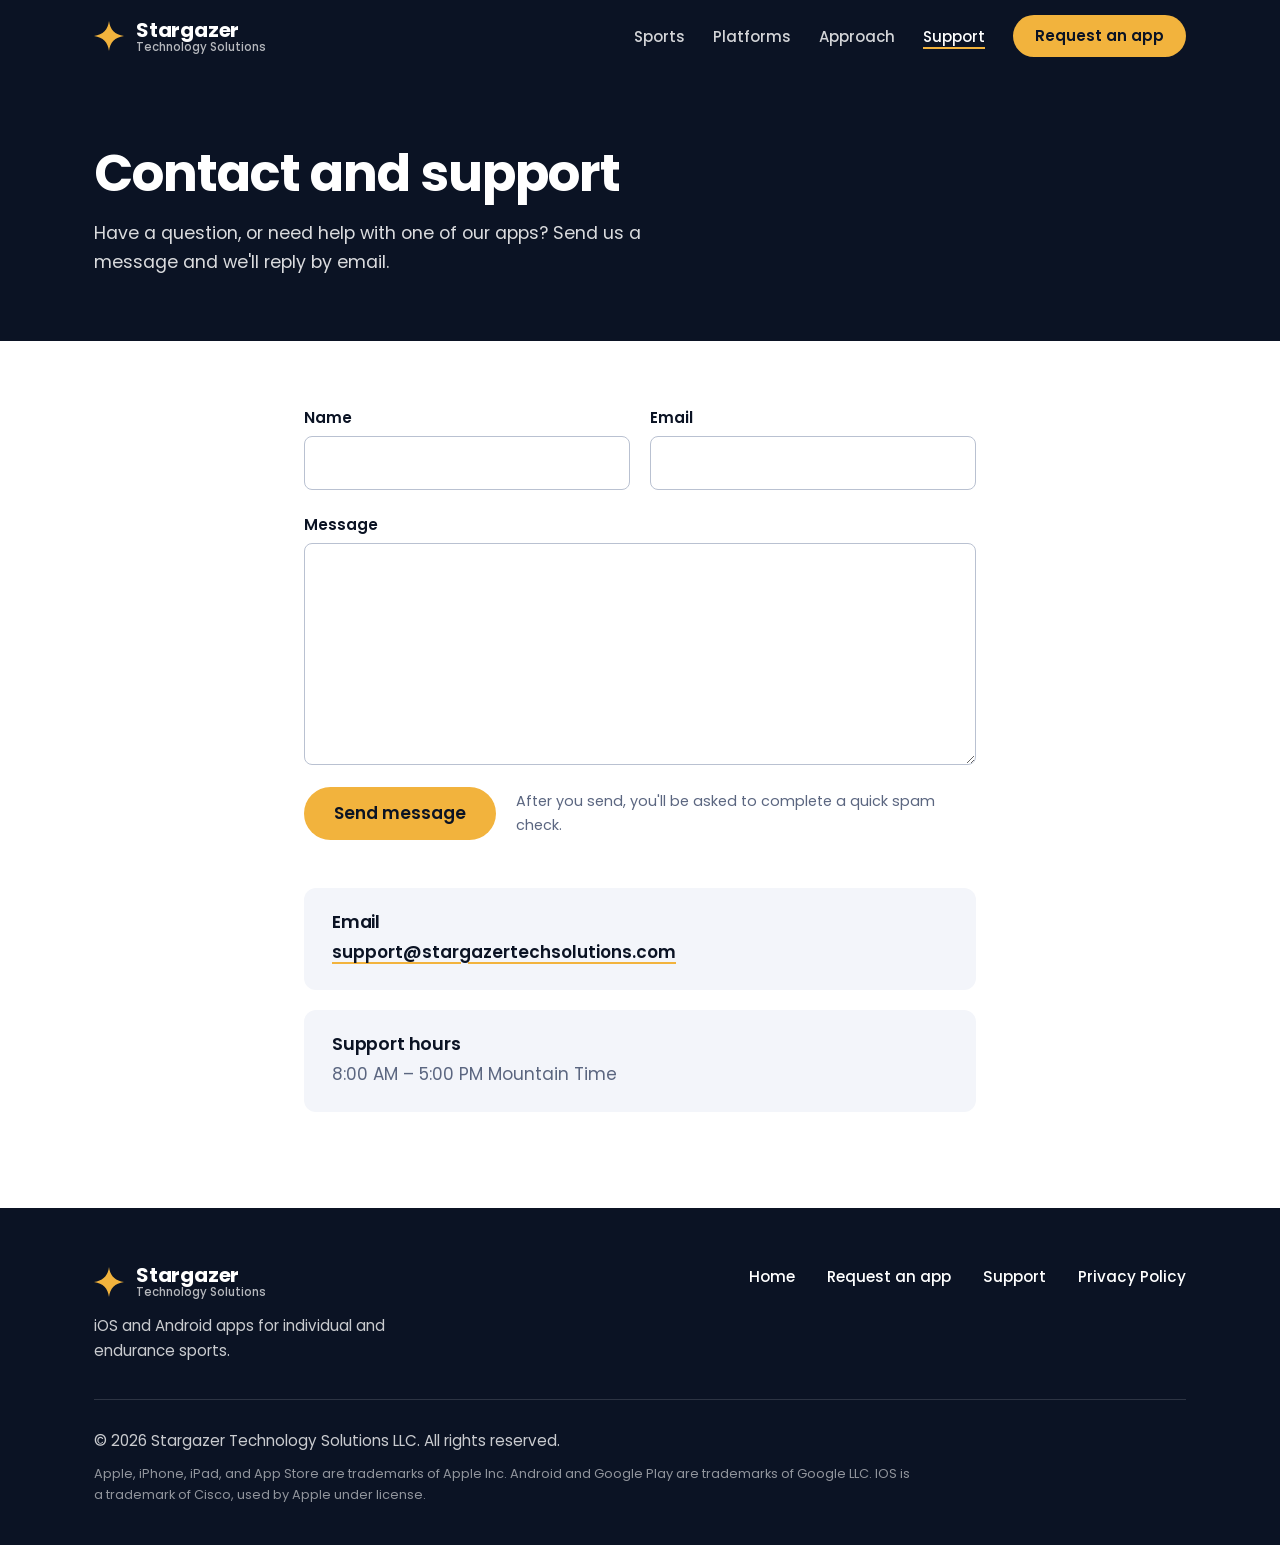
==== commit b141f41a: "Update home tagline and add support email link to contact page Co-Authored-By: Claude Sonnet 5.5 <no" ====
--- a/contact.html
+++ b/contact.html
@@ -73,6 +73,11 @@
       </form>
 
       <div class="info-box">
+        <h2>Email</h2>
+        <p><a href="mailto:support@stargazertechsolutions.com">support@stargazertechsolutions.com</a></p>
+      </div>
+
+      <div class="info-box">
         <h2>Support hours</h2>
         <p>8:00 AM &ndash; 5:00 PM Mountain Time</p>
       </div>
--- a/style.css
+++ b/style.css
@@ -633,6 +633,23 @@
   color: var(--muted);
 }
 
+.info-box + .info-box {
+  margin-top: 20px;
+}
+
+.info-box a {
+  font-weight: 600;
+  color: var(--ink);
+  text-decoration: underline;
+  text-decoration-color: var(--gold);
+  text-decoration-thickness: 2px;
+  text-underline-offset: 4px;
+}
+
+.info-box a:hover {
+  text-decoration-color: var(--ink);
+}
+
 /* ---------- Prose (privacy policy) ---------- */
 
 .prose p {
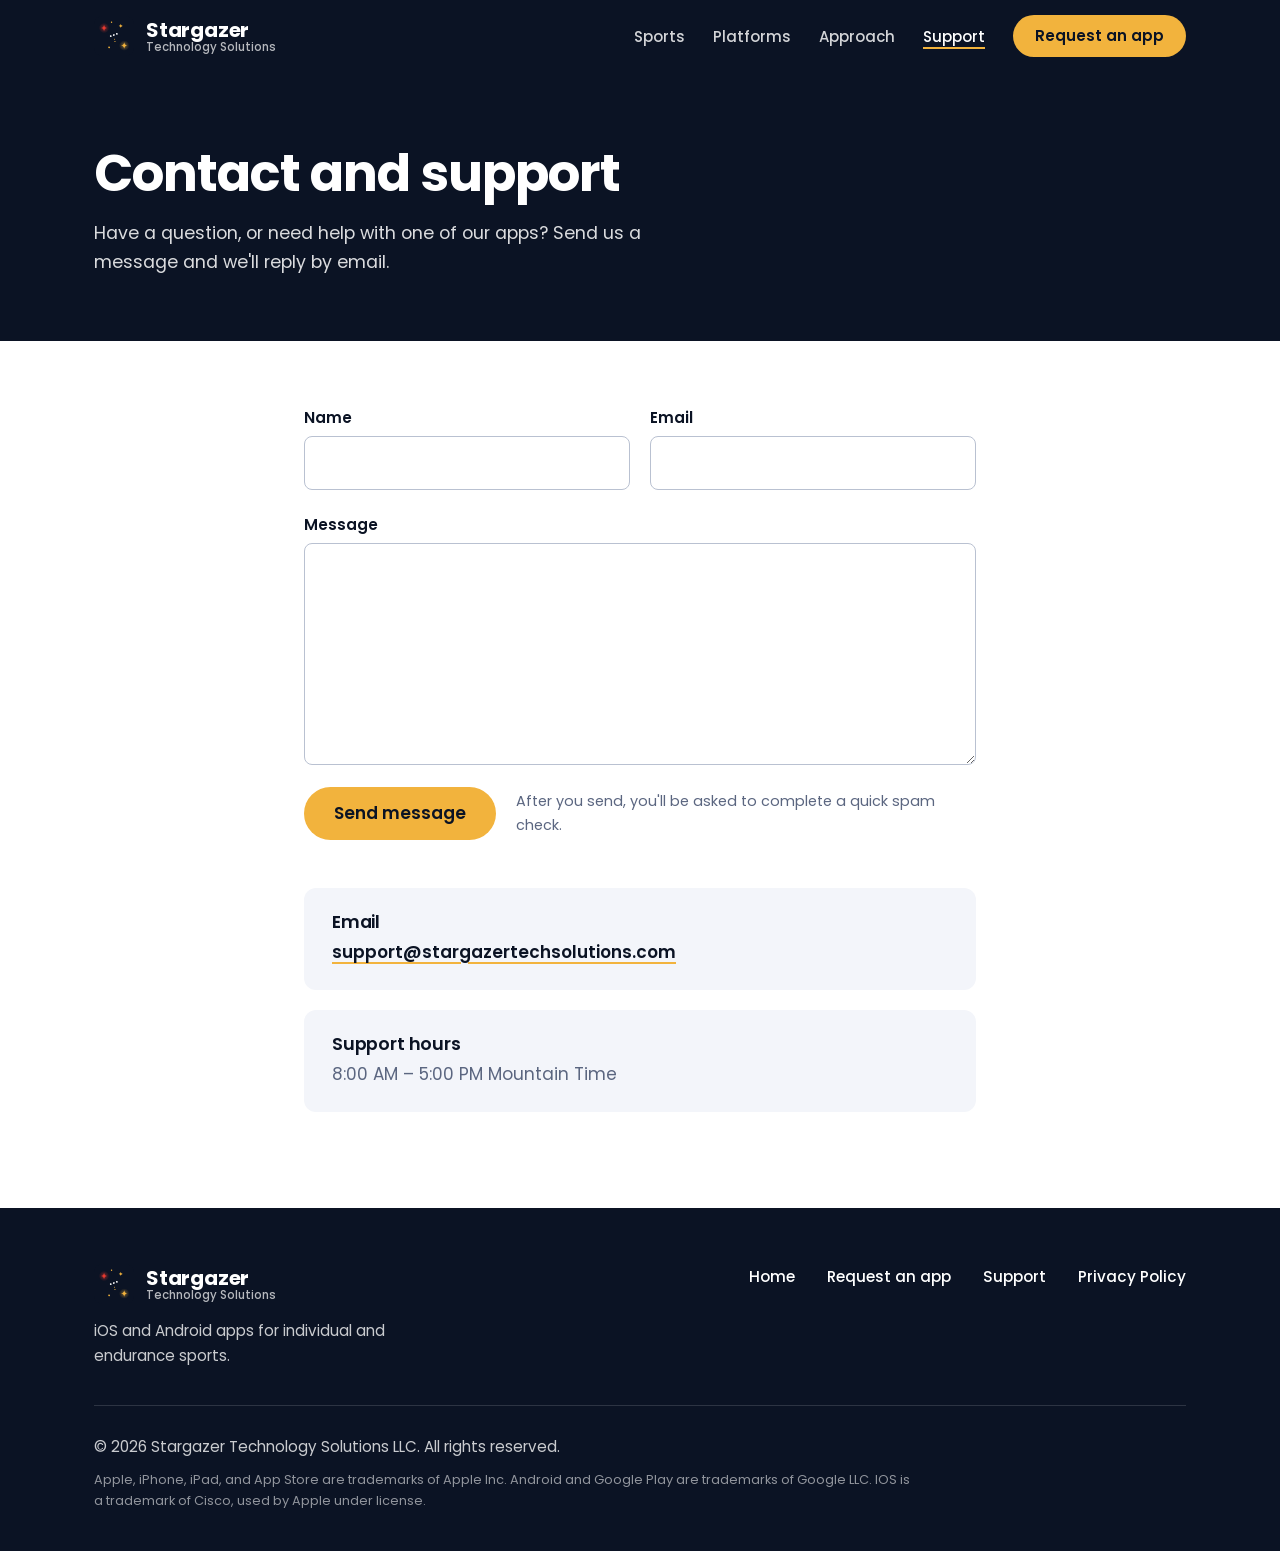
==== commit 253558f9: "Use Orion logo (stars only) in header and footer Co-Authored-By: Claude Sonnet 5.5 <noreply@anthropi" ====
--- a/contact.html
+++ b/contact.html
@@ -16,7 +16,7 @@
 <header class="site-header">
   <div class="container header-inner">
     <a class="brand" href="index.html" aria-label="Stargazer Technology Solutions home">
-      <svg class="brand-mark" viewBox="4 4 24 24" aria-hidden="true" focusable="false"><path d="M16 4c.9 7 4.6 10.900 12 12-7.400 1.100-11.100 5-12 12-.9-7-4.600-10.900-12-12 7.400-1.100 11.100-5 12-12z"/></svg>
+      <img class="brand-mark" src="logo-orion.svg" alt="" width="40" height="40">
       <span class="brand-text">
         <span class="brand-name">Stargazer</span>
         <span class="brand-sub">Technology Solutions</span>
@@ -91,7 +91,7 @@
     <div class="footer-top">
       <div class="footer-about">
         <a class="brand" href="index.html" aria-label="Stargazer Technology Solutions home">
-          <svg class="brand-mark" viewBox="4 4 24 24" aria-hidden="true" focusable="false"><path d="M16 4c.9 7 4.6 10.900 12 12-7.400 1.100-11.100 5-12 12-.9-7-4.600-10.900-12-12 7.400-1.100 11.100-5 12-12z"/></svg>
+          <img class="brand-mark" src="logo-orion.svg" alt="" width="40" height="40">
           <span class="brand-text">
             <span class="brand-name">Stargazer</span>
             <span class="brand-sub">Technology Solutions</span>
--- a/style.css
+++ b/style.css
@@ -180,10 +180,9 @@
 }
 
 .brand-mark {
-  width: 30px;
-  height: 30px;
+  width: 40px;
+  height: 40px;
   flex: none;
-  fill: var(--gold);
 }
 
 .brand-text {
@@ -363,7 +362,7 @@
 
 .platform-grid {
   display: grid;
-  grid-template-columns: repeat(3, 1fr);
+  grid-template-columns: repeat(2, 1fr);
   gap: 20px;
 }
 
